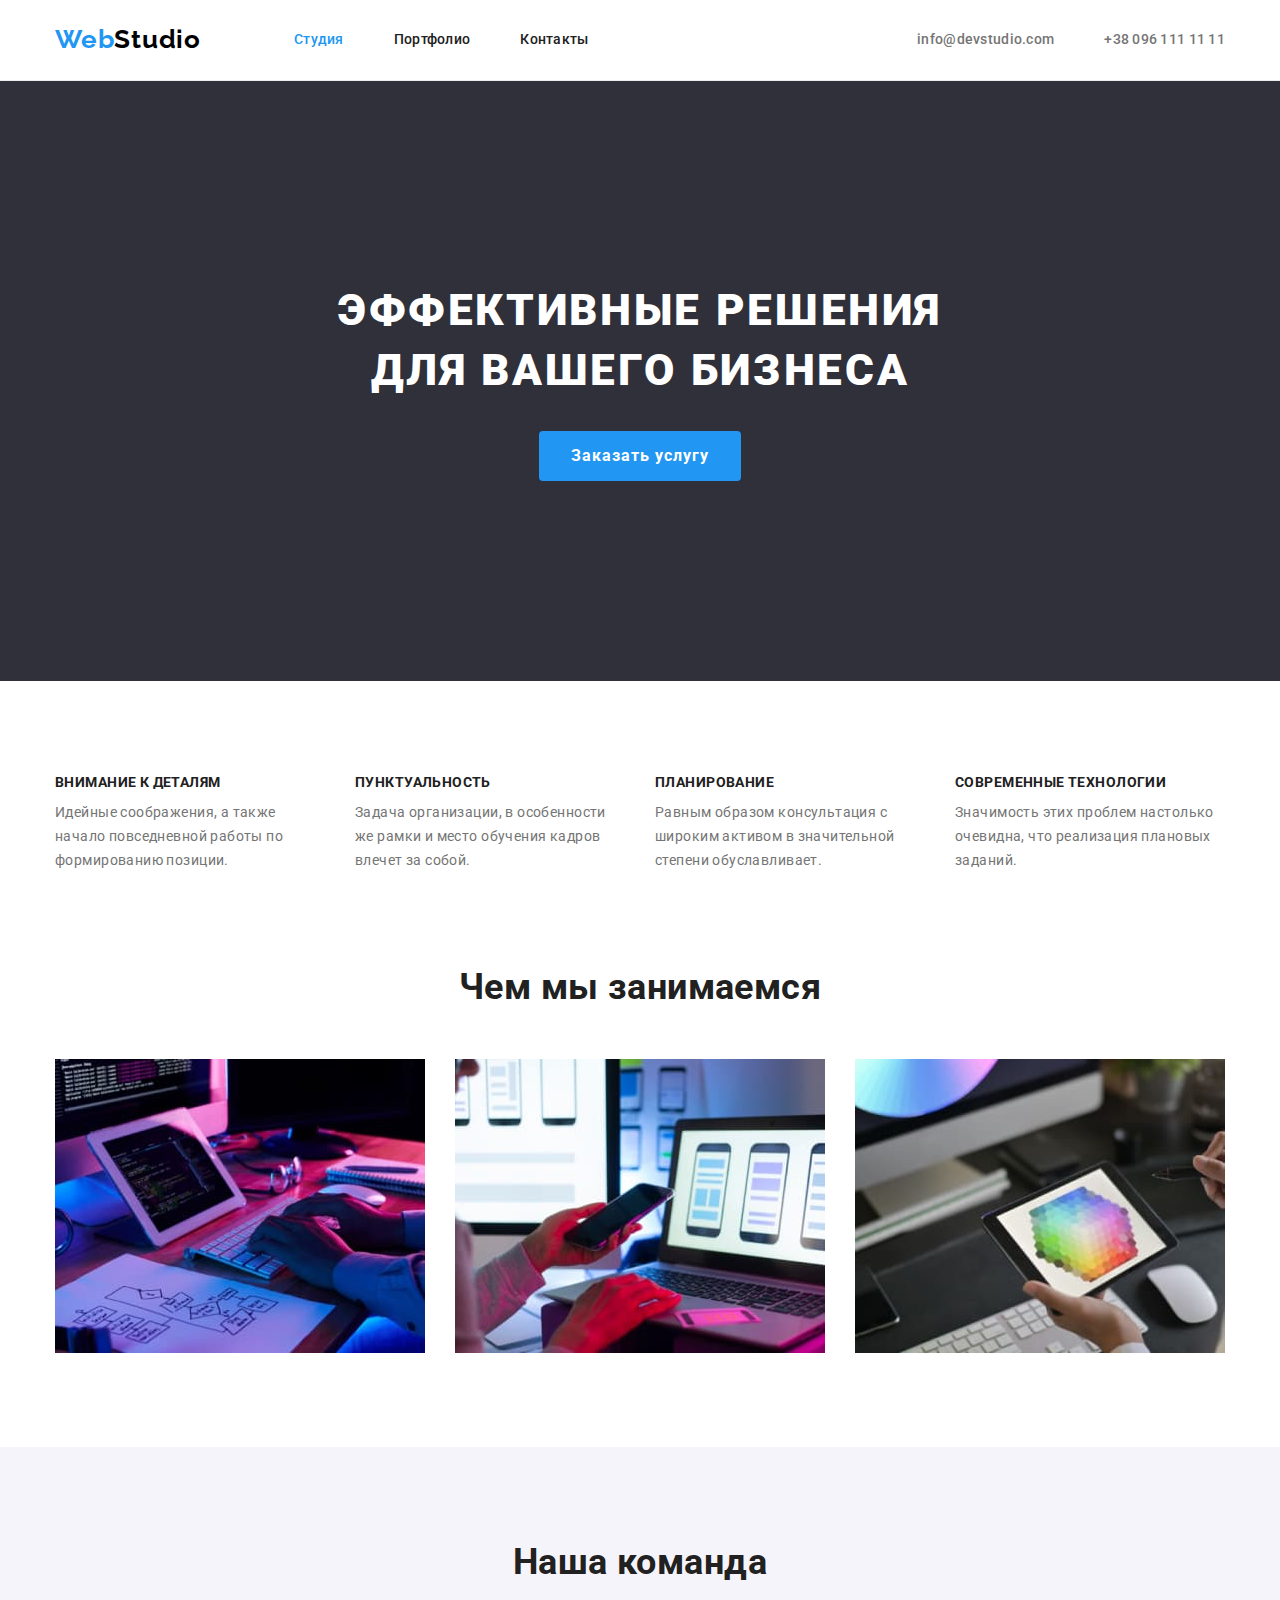
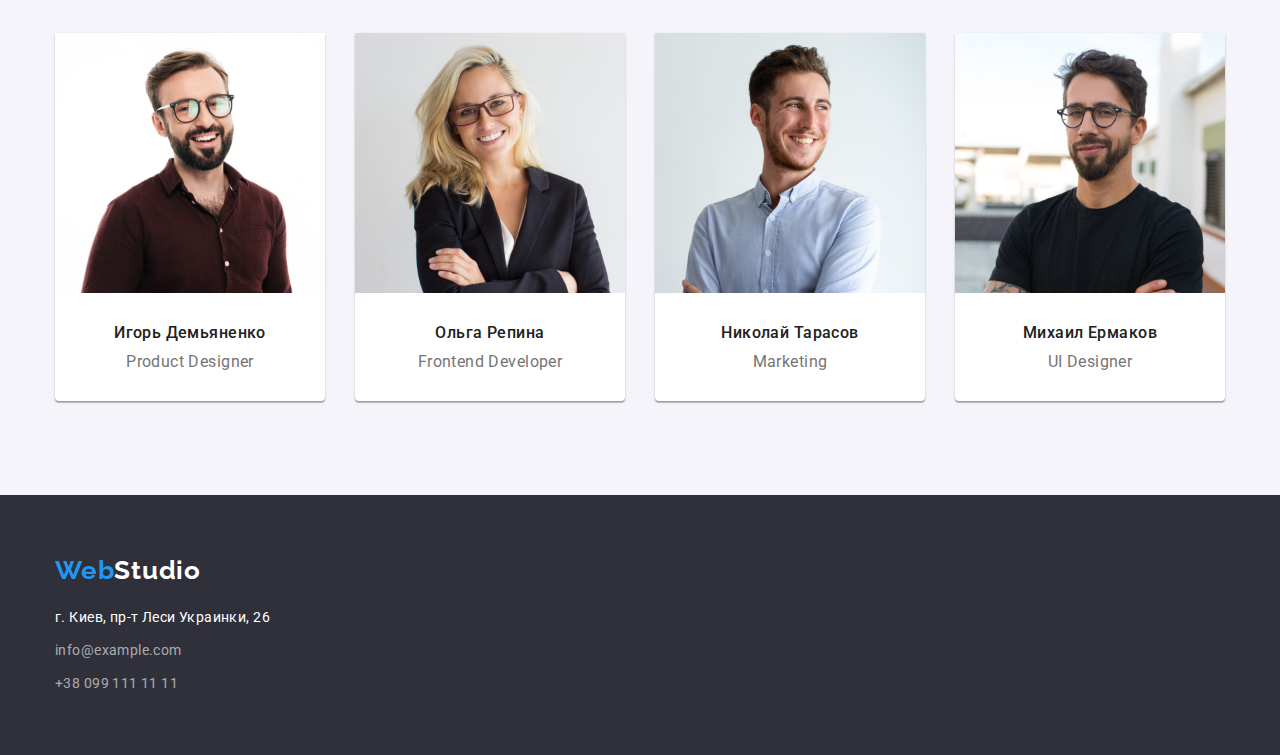
==== index.html @ 63d02f8f "№4" ====
<!DOCTYPE html>
<html lang="ru">
<head>
    <meta charset="UTF-8">
    <meta http-equiv="X-UA-Compatible" content="IE=edge">
    <meta name="viewport" content="width=, initial-scale=1.0">
    <title>Студия</title>
    <link href="https://fonts.googleapis.com/css2?family=Raleway:wght@700&family=Roboto:wght@400;500;700;900&display=swap"
        rel="stylesheet">
        <link rel="preconnect" href="https://fonts.googleapis.com">
        <link rel="preconnect" href="https://fonts.gstatic.com" crossorigin>
    <link rel="stylesheet" href="https://cdnjs.cloudflare.com/ajax/libs/modern-normalize/1.1.0/modern-normalize.min.css"> 
    <link rel="stylesheet" href="./css/styles.css">
 
    
</head>
<body>
    <header class="header">
            <div class="container">
                <nav class="header-navigation">
                <a href="" class="header-logo link"><span>Web</span>Studio</a>  
        <ul class="header-list list">
            <li class="header-item pointer"><a href="" class="header-link current">Студия</a></li>
            <li class="header-item pointer"><a href="./portfolio.html" class="header-link">Портфолио</a></li>
            <li class="header-item pointer"><a href="" class="header-link">Контакты</a></li>
        </ul>
        </nav>
    <ul class="header-contacts-list list">
        <li class="header-mail-li"><a class="header-mail link" href="http://info@devstudio.com">info@devstudio.com</a></li>
        <li class="header-tel-li"><a class="header-tel link" href="tel:+380961111111">+38 096 111 11 11</a></li>
    </ul>
    </div>
</nav>
    
    </header>
    <main>
        <section class="hero">
            <div class="container">
            <h1 class="hero-title">Эффективные решения для вашего бизнеса</h1>
            <button type="button" class="hero-btn pointer">Заказать услугу</button>
            </div>
        </section>
        <section class="feature">
            <div class="container">
            <h2 hidden>Особенности</h2>
            
         <ul class="feature-list list">
             <li class="feature-item">
                 <h3 class="feature-title">Внимание к деталям</h3>
                 <p class="feature-text">Идейные соображения, а также начало повседневной работы по формированию позиции.</p>
             </li>
             <li class="feature-item">
                 <h3 class="feature-title">Пунктуальность</h3>
                 <p class="feature-text">Задача организации, в особенности же рамки и место обучения кадров влечет за собой.</p>
             </li>
             <li class="feature-item">
                 <h3 class="feature-title">Планирование</h3>
                 <p class="feature-text">Равным образом консультация с широким активом в значительной степени обуславливает.</p>
             </li>
             <li class="feature-item">
                 <h3 class="feature-title">Современные технологии</h3>
                 <p class="feature-text">Значимость этих проблем настолько очевидна, что реализация плановых заданий.</p>
             </li>
         </ul>
        </div>
        </section>
        <section class="direction">
            <div class="container">
            <h2 class="direction-title">Чем мы занимаемся</h2>
            <ul class="direction-list list">
                <li class="direction-item"><img src="./images/box1.jpg" alt="Десктопные приложения" width="370" class="direction-icon"></li>
                <li class="direction-item"><img src="./images/box2.jpg" alt="Мобильные приложения" width="370" class="direction-icon"></li>
                <li class="direction-item"><img src="./images/box3.jpg" alt="Дизайнерские решения" width="370" class="direction-icon"></li>
            </ul>
            </div>
        </section>
        <section class="team">
        <div class="container">
            <h2 class="team-title">Наша команда</h2>
          <ul class="team-list list">
              <li class="team-item">
        <img src="./images/img4.jpg" alt="Игорь Демьяненко" width="270" class="team-icon">
        <div class="about-team-item">
        <h3 class="team-item-title">Игорь Демьяненко</h3>
        <p class="specialty-text">Product Designer</p></div>
        </li>
              <li class="team-item">
        <img src="./images/img1.jpg" alt="Ольга Репина" width="270" class="team-icon">
        <div class="about-team-item">
        <h3 class="team-item-title">Ольга Репина</h3>
        <p class="specialty-text">Frontend Developer</p></div>
                </li>
              <li class="team-item">
        <img src="./images/img2.jpg" alt="Николай Тарасов" width="270" class="team-icon">
        <div class="about-team-item">
        <h3 class="team-item-title">Николай Тарасов</h3>
        <p class="specialty-text">Marketing</p></div>
                </li>
              <li class="team-item">
        <img src="./images/img3.jpg" alt="Михаил Ермаков" width="270" class="team-icon">
        <div class="about-team-item">
        <h3 class="team-item-title">Михаил Ермаков</h3>
        <p class="specialty-text">UI Designer</p></div>
                </li>
          </ul>
        </div>
        </section>
    </main>
    <footer class="footer">
        <div class="container">
        <a href="" class="footer-logo link"><span>Web</span>Studio</a>
        <address>
            <ul class="address list list">
            <li class="footer-item pointer"><a href="" class="footer-add-link link">г. Киев, пр-т Леси Украинки, 26</a></li>
            <li class="footer-item pointer"><a href="mailto:info@example.com" class="footer-link link">info@example.com</a></li>
            <li class="footer-item pointer"><a href="tel:+380991111111" class="footer-link link">+38 099 111 11 11</a></li>
        </ul>
    </address>  
    </div>
    </footer>
</body>
</html>
---- css/styles.css ----
:root {
    --header-color: #212121;
    --contacts-color: #757575;
    --main-title-color: #FFFFFF;
    --second-title-color: #212121;
    --btn-color: #2196F3;
    --accent-color: #2196F3;
    --main-text-color: #757575;
    --hero-footer-bgc-color: #2F303A;
    --bcg-card-color: #F5F4FA;
    --head-logo-color: #000000;
    --footer-logo-color: #FFFFFF;
}
body {
    font-family: "Roboto", sans-serif;
    font-size: 14px;
    letter-spacing: 0.03em;
    color: var(--main-text-color);
}
    p,
    h1,
    h2,
    h3,
    h4
     {
        margin: 0;
    }
    ul
    {
        padding-left: 0;
        margin: 0;
}
.container {
    width: 1200px;
    padding-left: 15px;
    padding-right: 15px;
    margin: 0 auto;
    /* outline: 1px solid red; */
}
/* ---------------------------HEADER-------------------------- */
header {
    background-color: var(--main-title-color);
    padding-top: 24px;
    padding-bottom: 25px;
    border-bottom: 1px solid #ECECEC;
}
span {
    font-family: 'Raleway';
    font-style: normal;
    font-weight: 700;
    font-size: 26px;
    line-height: 1.19;
    letter-spacing: 0.03em;
    color: var(--accent-color);
}
.header-logo {
    font-family: 'Raleway';
    font-style: normal;
    font-weight: 700;
    font-size: 26px;
    line-height: 1.19;
    letter-spacing: 0.03em;
    color: var(--head-logo-color) }
    .list {
        list-style: none;
        margin-top: 0px;
    }
    .link {
        text-decoration: none;
    }
    .header .container {
        display: flex;
        align-items: center;
    }
    
   .header-navigation {
       display: flex;
       align-items: center; 
   }
    
    .header-list {
        display: flex;
        margin-left: 93px;
    }
    .header-item:not(:last-child){ 
        margin-right: 50px;
    }
    .header-link {
        font-weight: 500;
        font-size: 14px;
        line-height: 1.14;
        letter-spacing: 0.02em;
        text-decoration: none;
        color: var(--header-color);
    }
    .pointer {
        cursor: pointer;
    }
    .header-link:hover,
    .header-link:focus {
        color: var(--accent-color);
    }
    .header-list .header-link.current {
        color: var(--accent-color);
    }
      
    .header-contacts-list{
     display: flex;
    margin-left: auto;
    }
    .header-mail {
        font-weight: 500;
        font-size: 14px;
        line-height: 1.14;
        letter-spacing: 0.02em;
        color: var(--contacts-color);
        /* margin-right: 50px; */
    }
    .header-mail:hover,
    .header-mail:focus {
        color: var(--accent-color);
    }
    .header-tel {
        font-weight: 500;
        font-size: 14px;
        line-height: 1.14;
        letter-spacing: 0.02em;
        color: var(--contacts-color);
        /* margin-right: 0px; */
    }
    .header-mail-li {
        margin-right: 50px;
    }
    .header-tel-li {
        margin-right: 0px;
    }
    .header-tel:hover,
    .header-tel:focus {
        color: var(--accent-color);
    }
    /* ----------------------------------------HERO------------------------------------------- */
    .hero {
     background-color: var(--hero-footer-bgc-color);
     padding-top: 200px;
     padding-bottom: 200px;
     text-align: center;
    }  
    .hero-title {
    font-weight: 900;
    font-size: 44px;
    width: 696px;;
    line-height: 1.36;
    /* text-align: center; */
    letter-spacing: 0.06em;
    text-transform: uppercase;
    color: var(--main-title-color);
    margin: 0 auto;
    margin-bottom: 30px;

    }
    .hero-btn {
    display: inline-block;
    font-family: 'Roboto';
    font-weight: 700;
    font-size: 16px;
    line-height: 1.88;
    /* display: flex; */
    align-items: center;
    text-align: center;
    letter-spacing: 0.06em;
    color: var(--main-title-color);
    background-color: var(--accent-color);
    border: none;
    border-radius: 4px;
    padding: 10px 32px;
    }
    /* ------------------------------------FEATURE----------------------------------- */
  .feature {
    padding-top: 94px;
    padding-bottom: 94px;
  }
  .feature-list {
      display: flex;
  }
    .feature-title {
        font-weight: 700;
        font-size: 14px;
        line-height: 1.14;
        text-transform: uppercase;
        color: var(--second-title-color);
        margin-top: 0px;
        margin-bottom: 10px;
    }
    .feature-item {
        width: 270px;
        margin-right: 30px;
    }
    .feature-item:last-child {
        margin-right: 0px;
    }
    .feature-text {
        line-height: 1.71;
        max-width: 270px;
        margin-top: 0px;
    }
    /* -------------------------------------direction--------------------------------------- */
    .direction {
        padding-bottom: 94px;
    }
    .direction-list {
        display: flex;
    }
    .direction-item {
       
    margin-right: 30px;
    }
    .direction-icon {
    display: block;
    width: 100%;
    height: auto;
    
    }
    .direction-item:last-child {
        margin-right: 0px;
    }
    .direction-title {
        font-weight: 700;
        font-size: 36px;
        line-height: 1.17;
        text-align: center;
        color: var(--second-title-color);
        margin-bottom: 50px;
        margin-top: 0px;
    }
    .team {
        background-color: var(--bcg-card-color);
   padding-top: 94px;
   padding-bottom: 94px;
    }
   .team-list {
    display: flex;
   }
    .team-item {
        margin-right: 30px;
        background: #FFFFFF;
        box-shadow: 0px 1px 3px rgba(0, 0, 0, 0.12),
        0px 1px 1px rgba(0, 0, 0, 0.14),
        0px 2px 1px rgba(0, 0, 0, 0.2);
        border-radius: 0px 0px 4px 4px;
    }
    .team-item:last-child {
        margin-right: 0px;
    }
    .team-title {
        font-weight: 700;
        font-size: 36px;
        line-height: 1.17;
        text-align: center;
        color: var(--second-title-color);
        margin-bottom: 50px;
        margin-top: 0px;
    }
    .team-icon {
        display: block;
        width: 100%;
        height: auto;
       
    }
    .about-team-item {
        padding-top: 30px;
        padding-bottom: 30px;
    }
    .team-item-title {
        font-weight: 500;
        font-size: 16px;
        line-height: 1.19;
        text-align: center;
        color: var(--second-title-color);
        margin-bottom: 10px;
        margin-top: 0px;
    }
    .specialty-text {
        font-size: 16px;
        line-height: 1.19;
        text-align: center;
        margin-top: 0px;
    }
/* ---------------------------------------FOOTER----------------------------------- */
    footer {
    background-color: var(--hero-footer-bgc-color);
    padding-top: 60px;
    padding-bottom: 60px;
    }
    .footer-logo {
        display: inline-block;
        font-family: 'Raleway';
        font-style: normal;
        font-weight: 700;
        font-size: 26px;
        line-height: 1.19;
        letter-spacing: 0.03em;
        color: var(--footer-logo-color);
        margin-bottom: 20px;
    }
    .footer-item {
margin-bottom: 9px;
    }
    .footer-item:last-child {
margin-bottom: 0px;
    }
    .footer-add-link {
        font-style: normal;
        font-weight: 400;
        font-size: 14px;
        line-height: 1.71;
        letter-spacing: 0.03em;
        color: var(--footer-logo-color);
        
    }
    .footer-add-link:hover,
    .footer-add-link:focus {
        color: var(--accent-color);
    }
    .footer-link {
        font-style: normal;
        font-size: 14px;
        line-height: 1.71;
        letter-spacing: 0.03em;
        color: rgba(255, 255, 255, 0.6);
        
    }
    .footer-link:hover,
    .footer-link:focus {
        color: var(--accent-color);
    }
    /* --------------------------------------------samples------------------------------------------ */
    .samples {
        padding-top: 94px;
        padding-bottom: 94px;
    }
    .services-list {
        display: flex;
        justify-content: center;
    }
    .services-list >li {
        margin-right: 8px;
    }
    .services-list>li:last-child {
        margin-right: 0px;
    }
    .services-item-btn {
        
        font-family: 'Roboto';
        font-weight: 500;
        font-size: 16px;
        line-height: 1.62;
        text-align: center;
        letter-spacing: 0.03em;
        color: var(--header-color);
        background-color: var(--bcg-card-color) ;
        border: none;
        border-radius: 4px;
        padding: 6px 22px;
    }
    .services-item-btn:hover,
    .services-item-btn:focus{
         color: var(--main-title-color);
         background-color: var(--accent-color);
    }
    .services-list {
        margin-bottom: 34px;
    }
    .examples-title {
        font-weight: 700;
        font-size: 18px;
        line-height: 2;
        letter-spacing: 0.06em;
        color: var(--second-title-color);
        margin-bottom: 4px;

    }
    .examples-text {
        font-size: 16px;
        line-height: 1.88;
        color: var(--main-text-color);
       
    }
    .about-examles {
        padding: 20px 24px;
        /* padding-bottom: 20px; */
       
    }
    .examples-list {
        display: flex;
        flex-wrap: wrap;
        
    }
    .examples-item {
        
        margin-right: 30px;
        margin-bottom: 30px;
        border-bottom: 1px solid #EEEEEE;
    }
    .examples-icon {
        display: block;
        width: 100%;
        height: auto;
    }
    .examples-item:nth-child(3n) {
        margin-right: 0px;
    }
    .examples-item:nth-last-child(-n+3) {
        margin-bottom: 0px;
    }
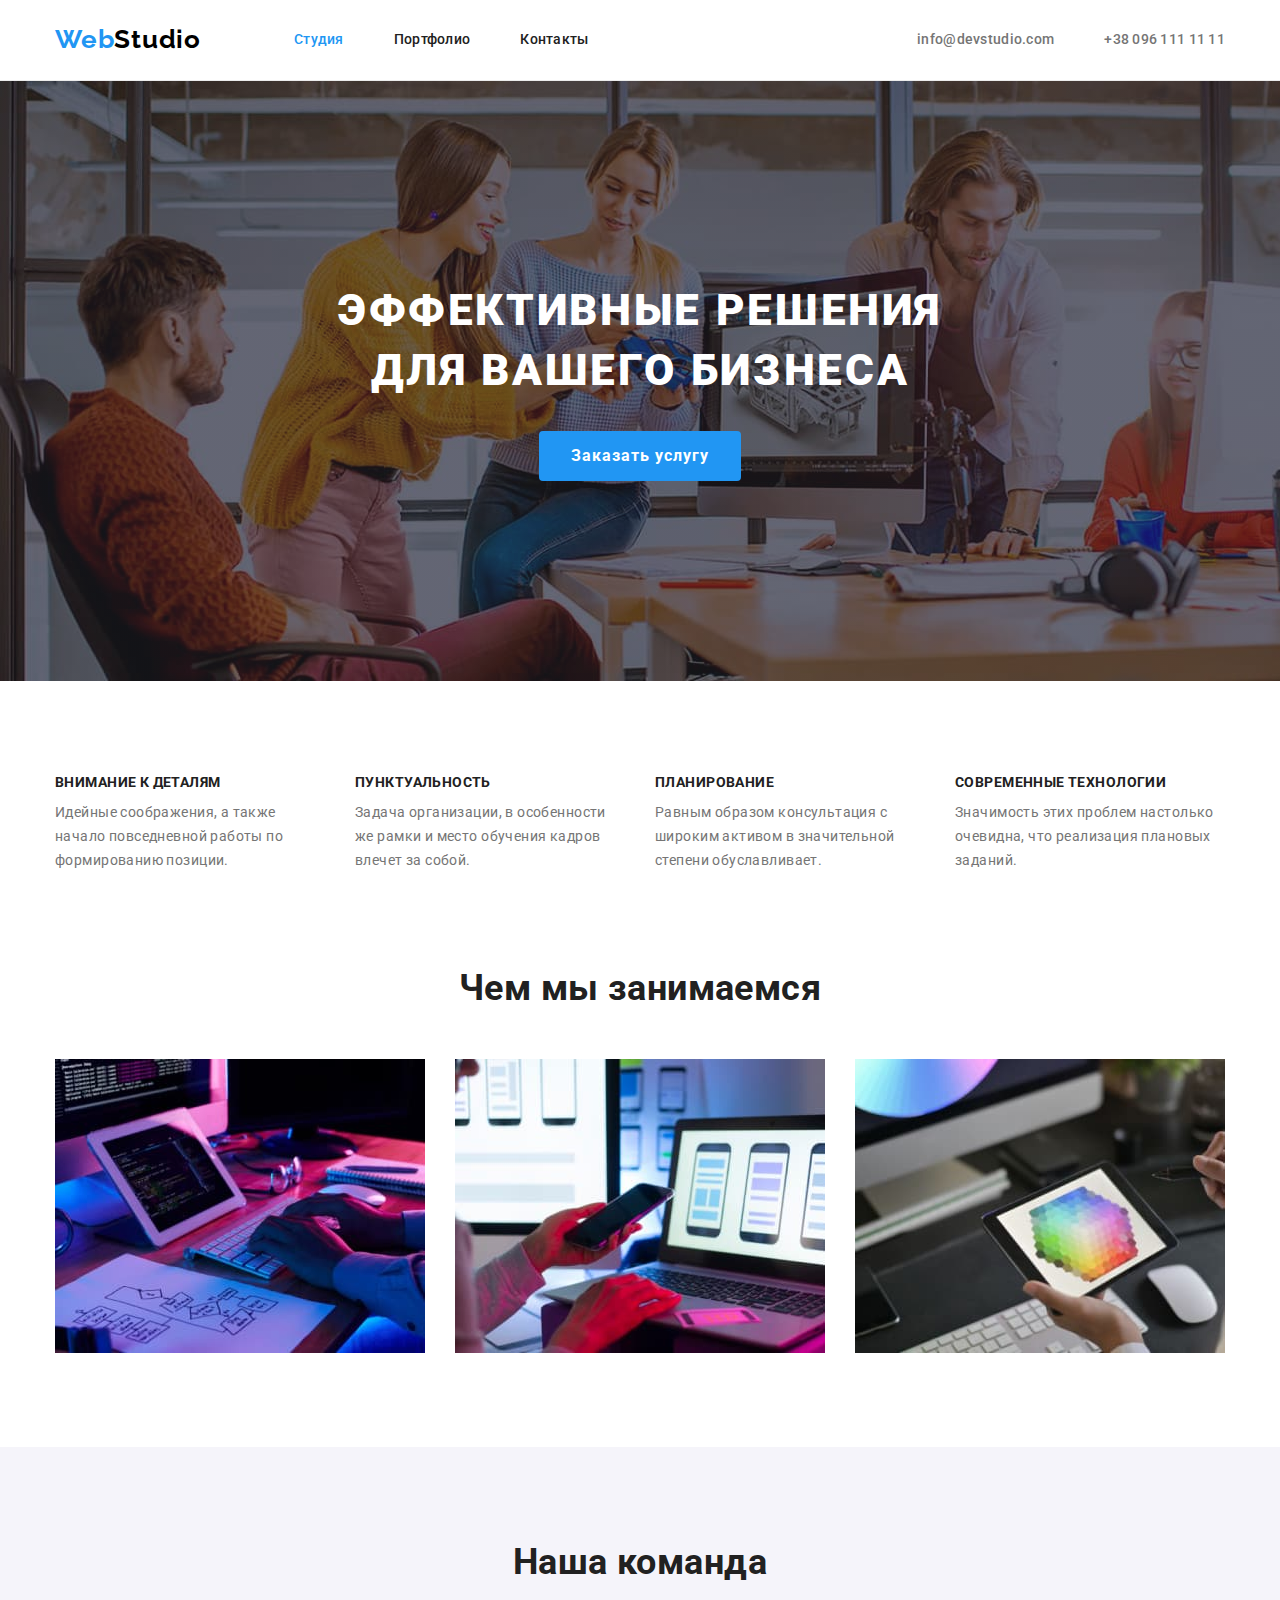
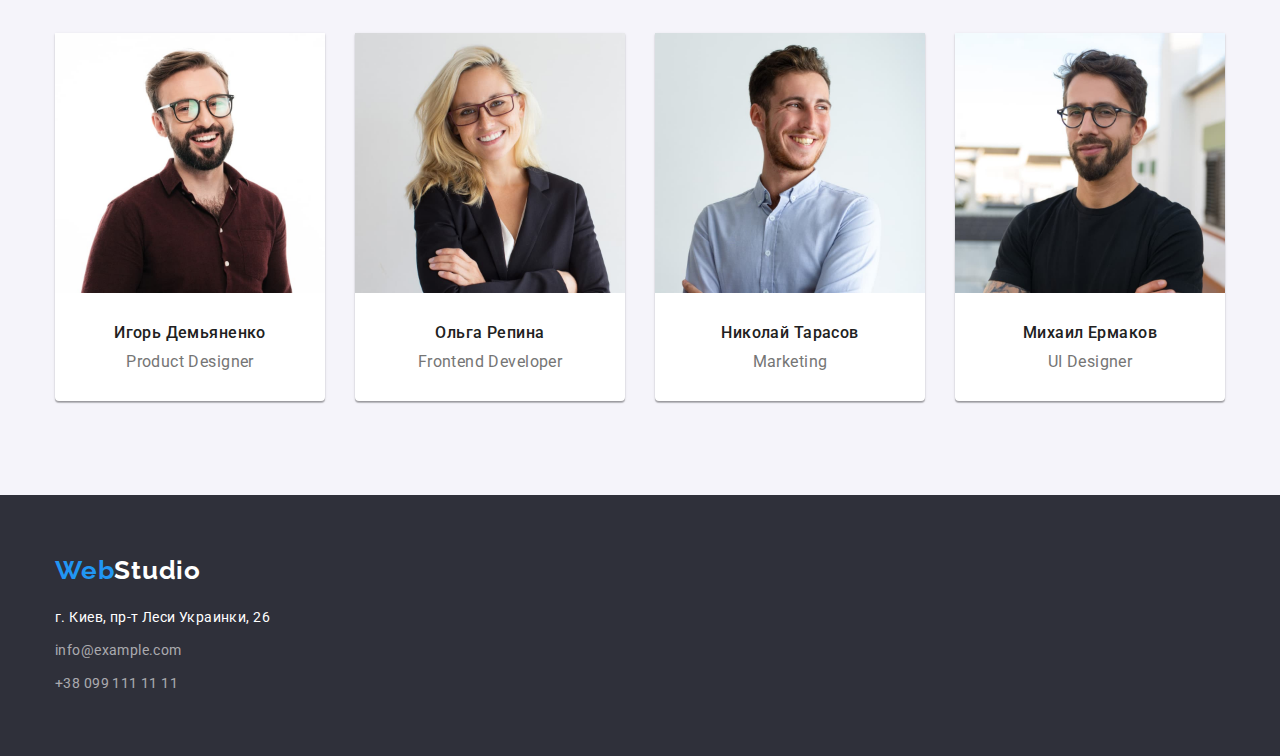
==== commit 10ca1ddd: "№4" ====
--- a/index.html
+++ b/index.html
@@ -35,9 +35,11 @@
     </header>
     <main>
         <section class="hero">
+            <div class="hero-content">
             <div class="container">
             <h1 class="hero-title">Эффективные решения для вашего бизнеса</h1>
             <button type="button" class="hero-btn pointer">Заказать услугу</button>
+            </div>
             </div>
         </section>
         <section class="feature">
--- a/css/styles.css
+++ b/css/styles.css
@@ -140,11 +140,20 @@
     }
     /* ----------------------------------------HERO------------------------------------------- */
     .hero {
-     background-color: var(--hero-footer-bgc-color);
-     padding-top: 200px;
-     padding-bottom: 200px;
      text-align: center;
     }  
+    .hero-content {
+        background-color: var(--hero-footer-bgc-color);
+        padding-top: 200px;
+        padding-bottom: 200px;
+        max-width: 1600px;
+        height: 600px;
+        margin-left: auto;
+        margin-right: auto;
+        background-image: linear-gradient(rgba(47, 48, 58, 0.4),
+                rgba(47, 48, 58, 0.4)),
+            url(../images/hero-img.jpg);
+    }
     .hero-title {
     font-weight: 900;
     font-size: 44px;
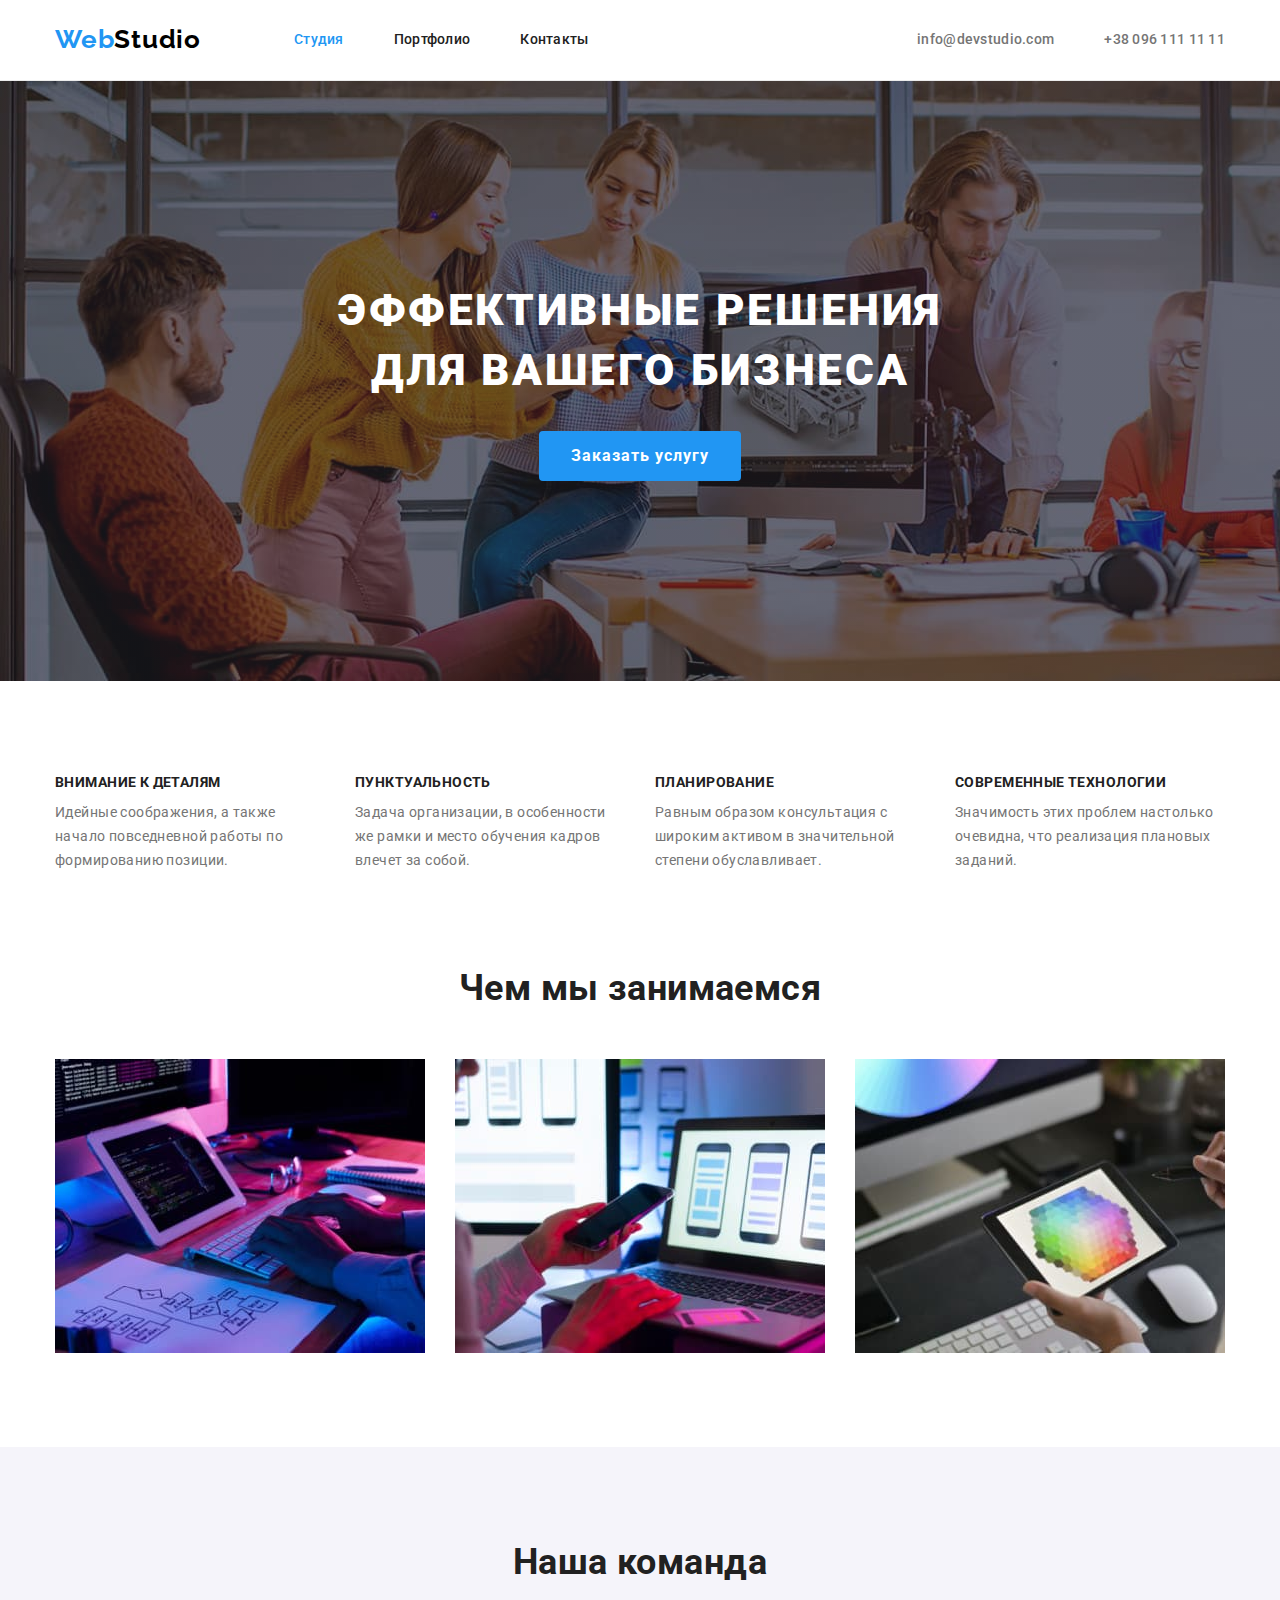
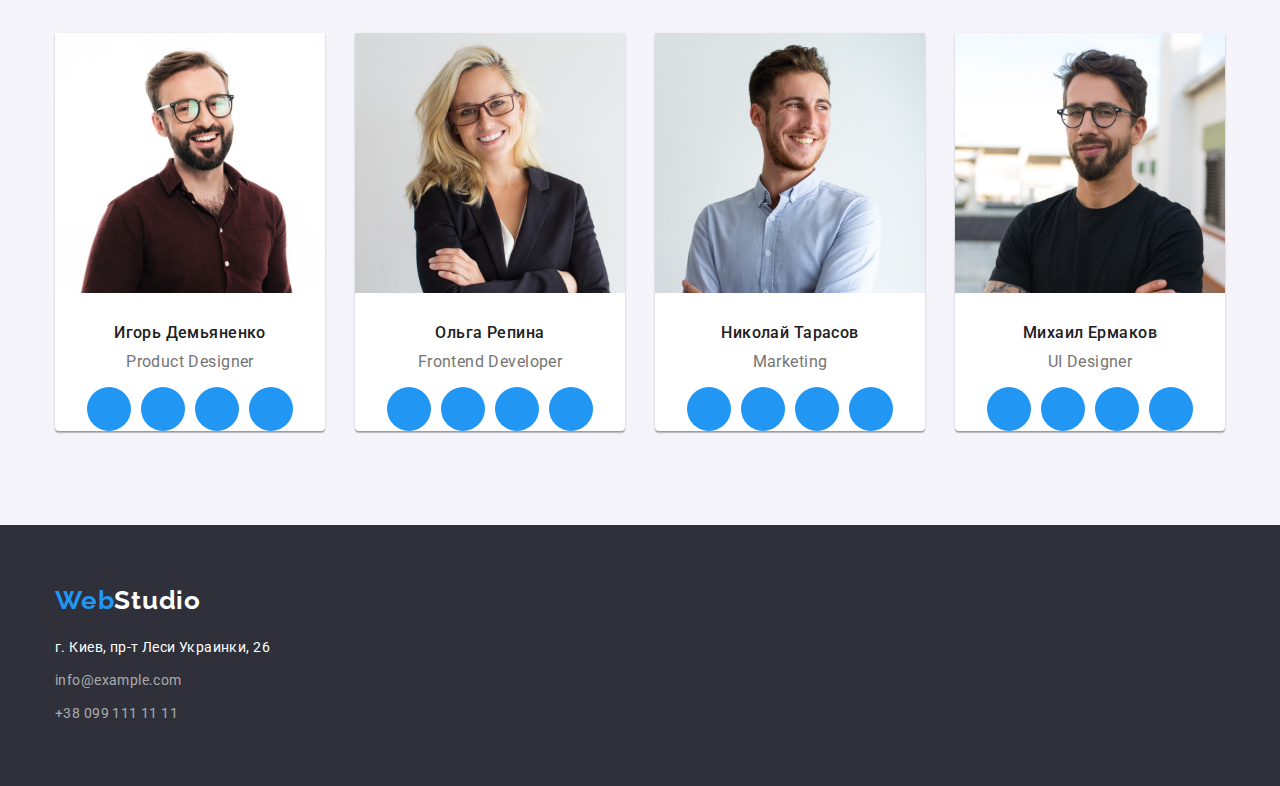
==== commit 6e3ca0a6: "add soc" ====
--- a/index.html
+++ b/index.html
@@ -85,25 +85,49 @@
         <div class="about-team-item">
         <h3 class="team-item-title">Игорь Демьяненко</h3>
         <p class="specialty-text">Product Designer</p></div>
-        </li>
+    <ul class="team-soc-list list">
+        <li class="team-soc-item"><a href="" class="team-soc-link"></a></li>
+        <li class="team-soc-item"><a href="" class="team-soc-link"></a></li>
+        <li class="team-soc-item"><a href="" class="team-soc-link"></a></li>
+        <li class="team-soc-item"><a href="" class="team-soc-link"></a></li>
+    </ul>    
+    </li>
               <li class="team-item">
         <img src="./images/img1.jpg" alt="Ольга Репина" width="270" class="team-icon">
         <div class="about-team-item">
         <h3 class="team-item-title">Ольга Репина</h3>
         <p class="specialty-text">Frontend Developer</p></div>
-                </li>
+    <ul class="team-soc-list list">
+        <li class="team-soc-item"><a href="" class="team-soc-link"></a></li>
+        <li class="team-soc-item"><a href="" class="team-soc-link"></a></li>
+        <li class="team-soc-item"><a href="" class="team-soc-link"></a></li>
+        <li class="team-soc-item"><a href="" class="team-soc-link"></a></li>
+    </ul>
+    </li>
               <li class="team-item">
         <img src="./images/img2.jpg" alt="Николай Тарасов" width="270" class="team-icon">
         <div class="about-team-item">
         <h3 class="team-item-title">Николай Тарасов</h3>
         <p class="specialty-text">Marketing</p></div>
-                </li>
+    <ul class="team-soc-list list">
+        <li class="team-soc-item"><a href="" class="team-soc-link"></a></li>
+        <li class="team-soc-item"><a href="" class="team-soc-link"></a></li>
+        <li class="team-soc-item"><a href="" class="team-soc-link"></a></li>
+        <li class="team-soc-item"><a href="" class="team-soc-link"></a></li>
+    </ul>
+    </li>
               <li class="team-item">
         <img src="./images/img3.jpg" alt="Михаил Ермаков" width="270" class="team-icon">
         <div class="about-team-item">
         <h3 class="team-item-title">Михаил Ермаков</h3>
         <p class="specialty-text">UI Designer</p></div>
-                </li>
+    <ul class="team-soc-list list">
+        <li class="team-soc-item"><a href="" class="team-soc-link"></a></li>
+        <li class="team-soc-item"><a href="" class="team-soc-link"></a></li>
+        <li class="team-soc-item"><a href="" class="team-soc-link"></a></li>
+        <li class="team-soc-item"><a href="" class="team-soc-link"></a></li>
+    </ul>
+    </li>
           </ul>
         </div>
         </section>
--- a/css/styles.css
+++ b/css/styles.css
@@ -277,7 +277,8 @@
     }
     .about-team-item {
         padding-top: 30px;
-        padding-bottom: 30px;
+        /* padding-bottom: 30px; */
+        margin-bottom: 16px;
     }
     .team-item-title {
         font-weight: 500;
@@ -293,6 +294,20 @@
         line-height: 1.19;
         text-align: center;
         margin-top: 0px;
+    }
+    .team-soc-list {
+        display: flex;
+        justify-content: center;
+    }
+    .team-soc-link {
+        width: 44px;
+        height: 44px;
+        background-color: #2196F3;
+        border-radius: 50%;
+        display: block;
+    }
+    .team-soc-item + .team-soc-item {
+        margin-left: 10px;
     }
 /* ---------------------------------------FOOTER----------------------------------- */
     footer {
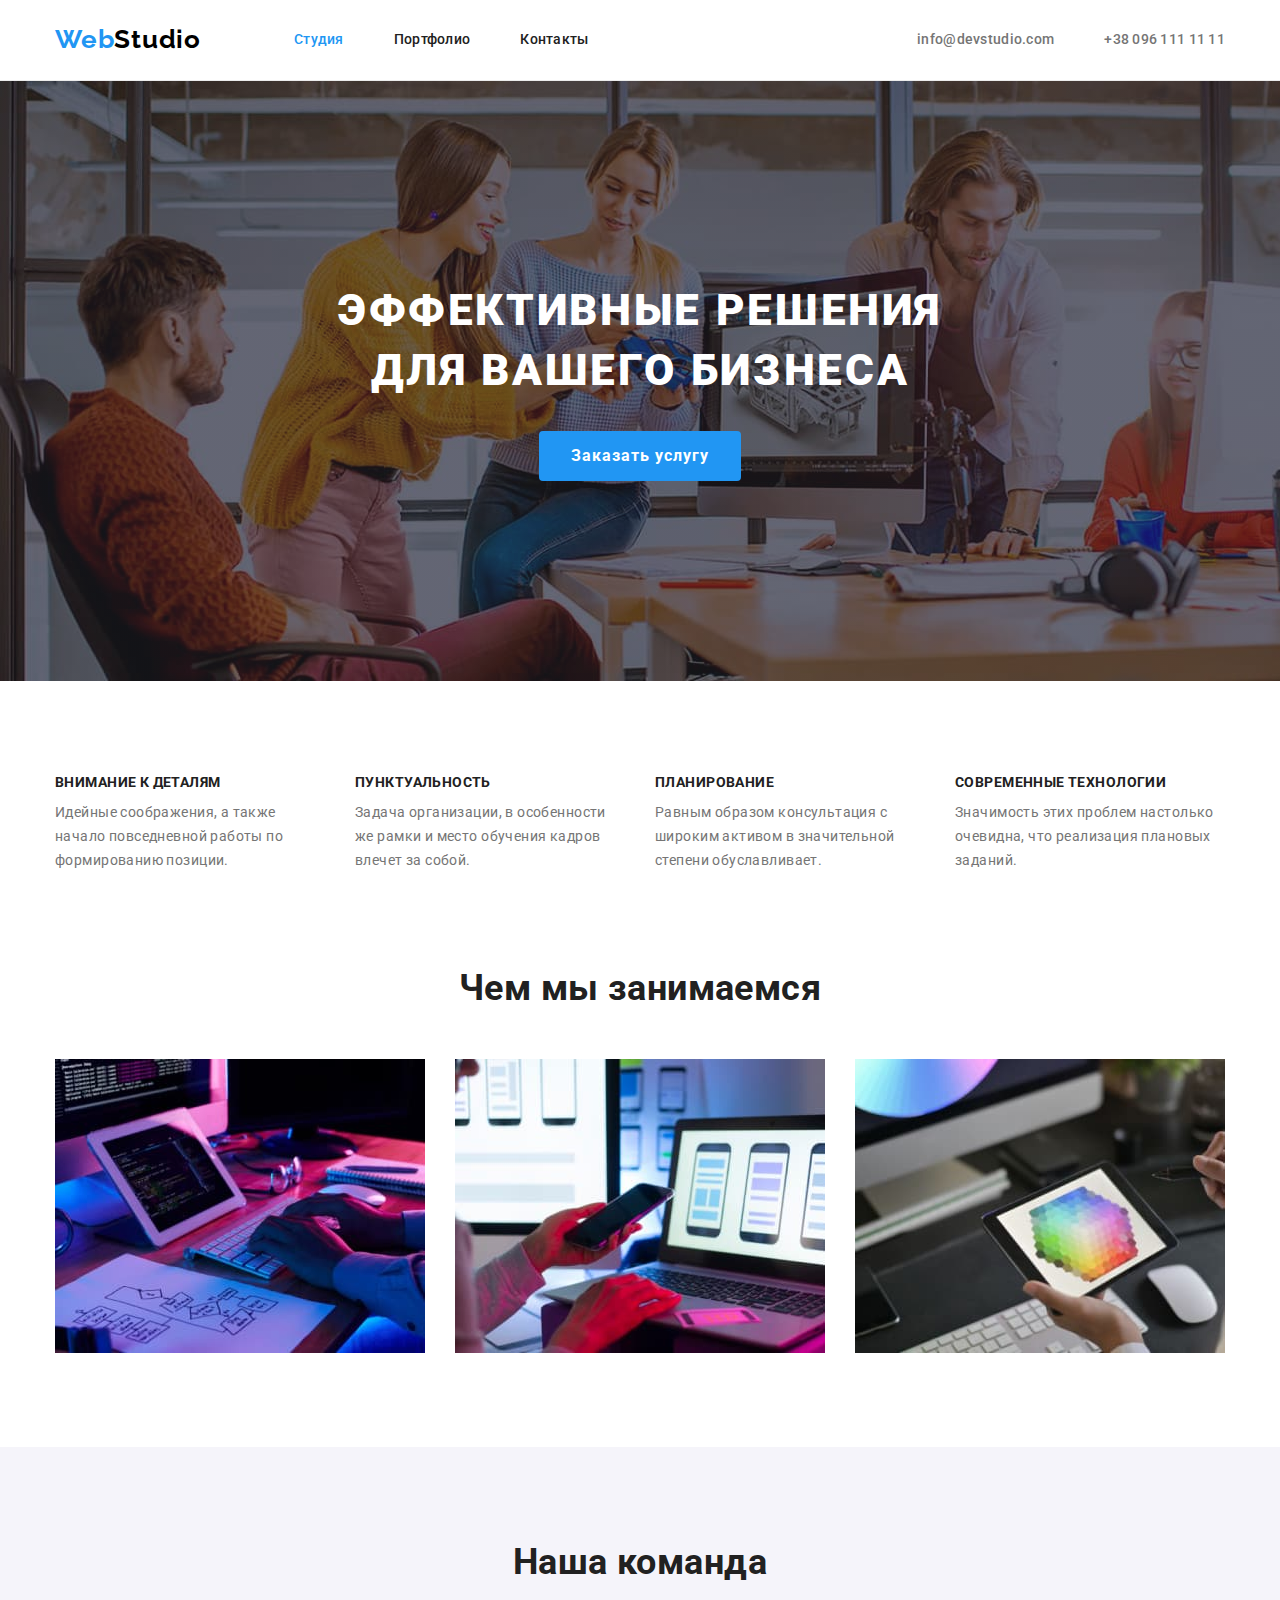
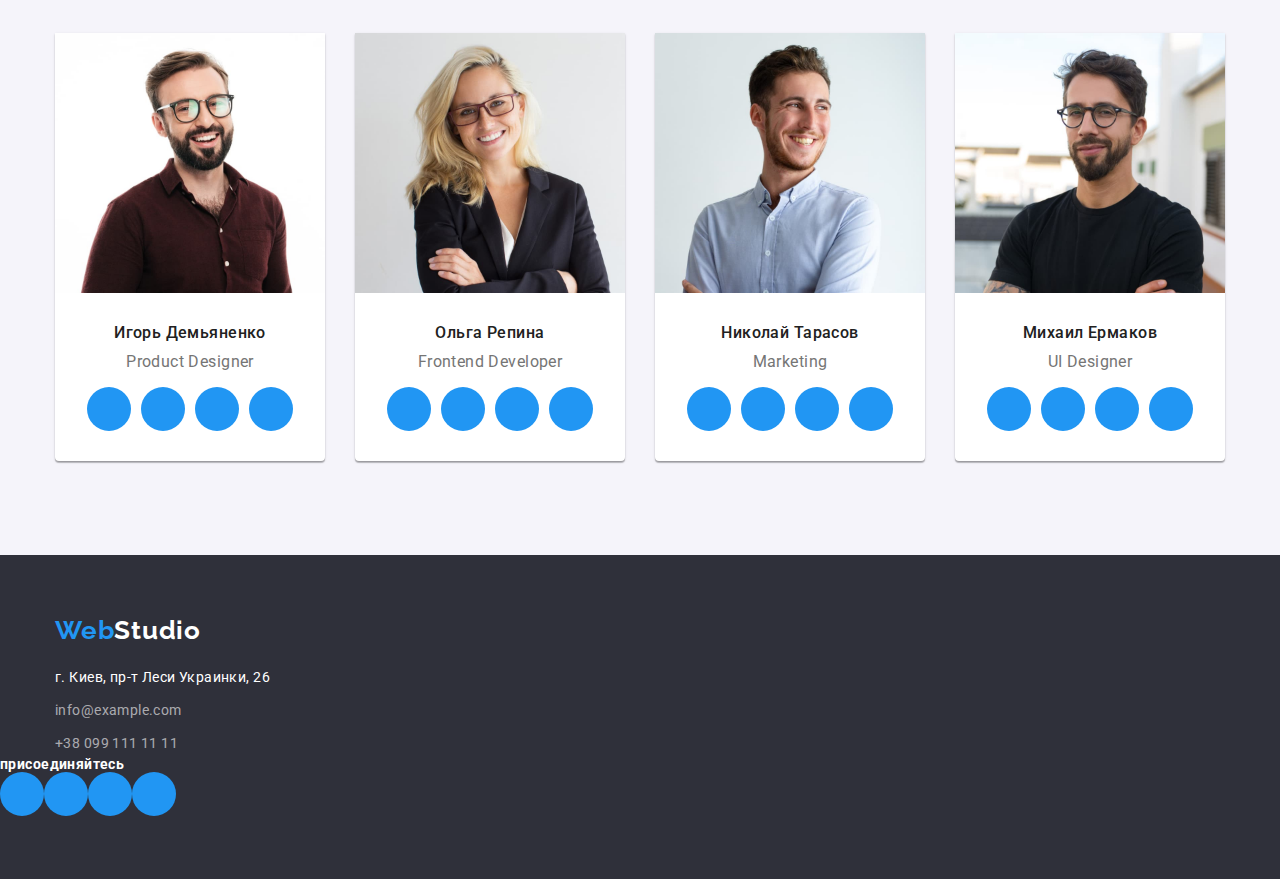
==== commit 12f34c85: "123" ====
--- a/index.html
+++ b/index.html
@@ -133,7 +133,9 @@
         </section>
     </main>
     <footer class="footer">
+        <div class="footer-content">
         <div class="container">
+            <div class="footer-contact"></div>
         <a href="" class="footer-logo link"><span>Web</span>Studio</a>
         <address>
             <ul class="address list list">
@@ -143,6 +145,19 @@
         </ul>
     </address>  
     </div>
+    
+    <div class="follow">
+
+        <h2 class="follow-title">присоединяйтесь</h2>
+        <ul class="follow-list">
+        <li class="follow-item"><a href="" class="follow-link"></a></li>
+        <li class="follow-item"><a href="" class="follow-link"></a></li>
+        <li class="follow-item"><a href="" class="follow-link"></a></li>
+        <li class="follow-item"><a href="" class="follow-link"></a></li>
+
+        </ul>
+    </div>
+</div>
     </footer>
 </body>
 </html>--- a/css/styles.css
+++ b/css/styles.css
@@ -298,6 +298,7 @@
     .team-soc-list {
         display: flex;
         justify-content: center;
+        padding-bottom: 30px;
     }
     .team-soc-link {
         width: 44px;
@@ -310,11 +311,17 @@
         margin-left: 10px;
     }
 /* ---------------------------------------FOOTER----------------------------------- */
-    footer {
+    .footer-content {
+        max-width: 1600px;
+        background-color: var(--hero-footer-bgc-color);
+        padding-top: 60px;
+        padding-bottom: 60px;
+        margin-left: auto;
+        margin-right: auto;
+    }
+    /* .footer {
     background-color: var(--hero-footer-bgc-color);
-    padding-top: 60px;
-    padding-bottom: 60px;
-    }
+    } */
     .footer-logo {
         display: inline-block;
         font-family: 'Raleway';
@@ -356,6 +363,32 @@
     .footer-link:hover,
     .footer-link:focus {
         color: var(--accent-color);
+    }
+    .follow-title {
+    font-family: 'Roboto';
+    font-style: normal;
+    font-weight: 700;
+    font-size: 14px;
+    line-height: 16px;
+    letter-spacing: 0.03em;
+    
+    color: #FFFFFF;
+    }
+    .follow {
+        display: inline-block;
+        
+    }
+    .follow-list {
+        display: flex;
+        justify-content: center;
+    }
+    .follow-item {
+
+    width: 44px;
+    height: 44px;
+    background-color: #2196F3;
+    border-radius: 50%;
+    display: block;
     }
     /* --------------------------------------------samples------------------------------------------ */
     .samples {
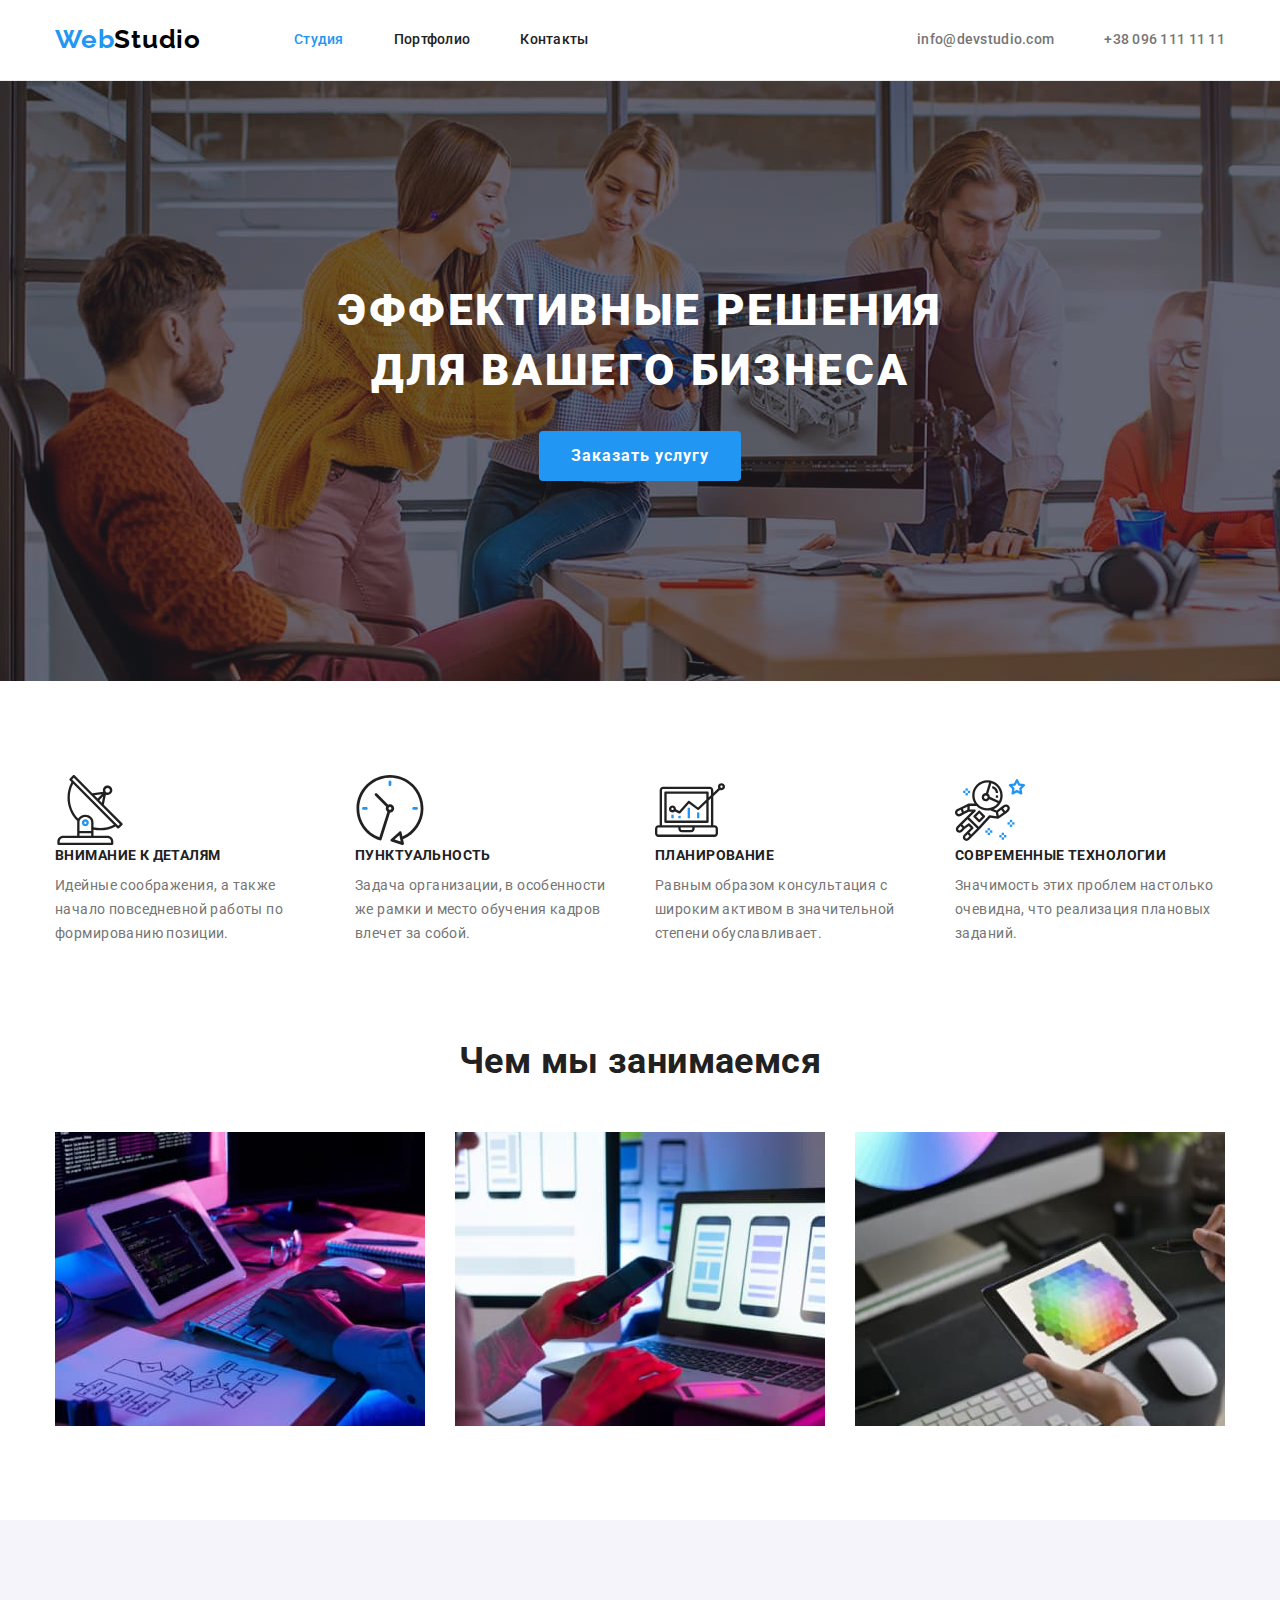
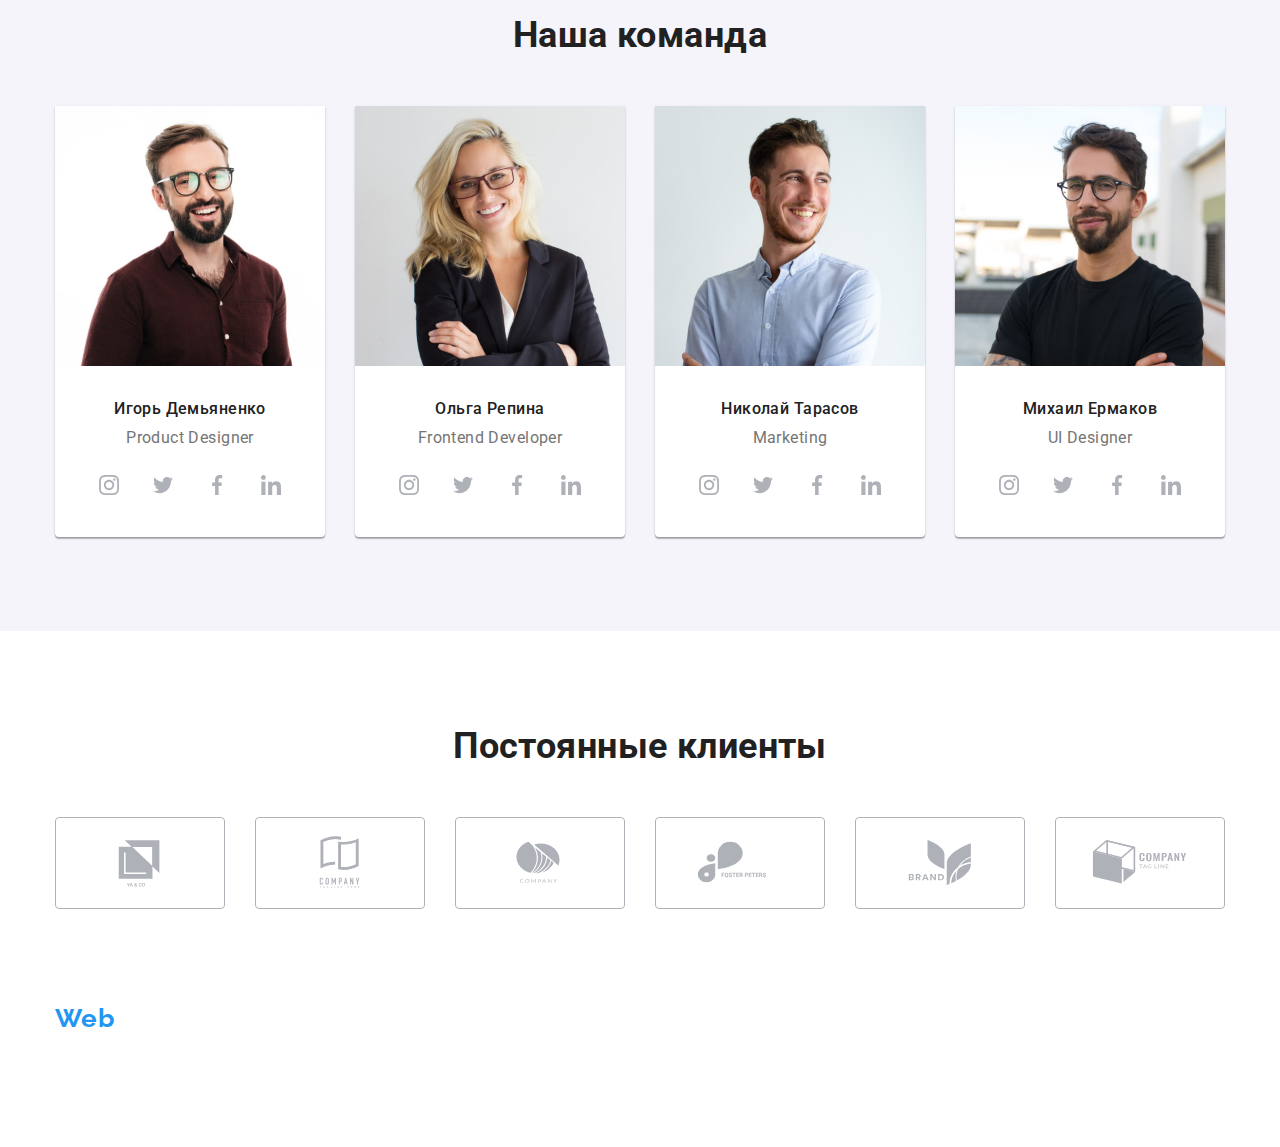
==== commit eb727c2c: "4" ====
--- a/index.html
+++ b/index.html
@@ -26,7 +26,12 @@
         </ul>
         </nav>
     <ul class="header-contacts-list list">
-        <li class="header-mail-li"><a class="header-mail link" href="http://info@devstudio.com">info@devstudio.com</a></li>
+        <li class="header-mail-li"><a class="header-mail link" href="http://info@devstudio.com">
+            <!-- <svg class="mail-icon" width="16" hight="12">
+                <use href="./images/symbol-defs.svg#icon-instagram-2"></use>
+            </svg> -->
+            info@devstudio.com 
+            </a></li>
         <li class="header-tel-li"><a class="header-tel link" href="tel:+380961111111">+38 096 111 11 11</a></li>
     </ul>
     </div>
@@ -48,18 +53,34 @@
             
          <ul class="feature-list list">
              <li class="feature-item">
+              
+                 <!-- <div class="feature-box"> -->
+                         <svg class="team-soc-icon" width="70" height="70">
+                        <use href="./images/symbol-defs.svg#icon-antenna-1"></use>
+                    </svg>
+                <!-- </div> -->
+                
                  <h3 class="feature-title">Внимание к деталям</h3>
                  <p class="feature-text">Идейные соображения, а также начало повседневной работы по формированию позиции.</p>
              </li>
              <li class="feature-item">
+                <svg class="team-soc-icon" width="70" height="70">
+                <use href="./images/symbol-defs.svg#icon-clock-1"></use>
+                </svg>
                  <h3 class="feature-title">Пунктуальность</h3>
                  <p class="feature-text">Задача организации, в особенности же рамки и место обучения кадров влечет за собой.</p>
              </li>
              <li class="feature-item">
+                <svg class="team-soc-icon" width="70" height="70">
+                <use href="./images/symbol-defs.svg#icon-diagram-1"></use>
+                </svg>
                  <h3 class="feature-title">Планирование</h3>
                  <p class="feature-text">Равным образом консультация с широким активом в значительной степени обуславливает.</p>
              </li>
              <li class="feature-item">
+                <svg class="team-soc-icon" width="70" height="70">
+                <use href="./images/symbol-defs.svg#icon-astronaut-1"></use>
+                </svg>
                  <h3 class="feature-title">Современные технологии</h3>
                  <p class="feature-text">Значимость этих проблем настолько очевидна, что реализация плановых заданий.</p>
              </li>
@@ -86,10 +107,26 @@
         <h3 class="team-item-title">Игорь Демьяненко</h3>
         <p class="specialty-text">Product Designer</p></div>
     <ul class="team-soc-list list">
-        <li class="team-soc-item"><a href="" class="team-soc-link"></a></li>
-        <li class="team-soc-item"><a href="" class="team-soc-link"></a></li>
-        <li class="team-soc-item"><a href="" class="team-soc-link"></a></li>
-        <li class="team-soc-item"><a href="" class="team-soc-link"></a></li>
+        <li class="team-soc-item"><a href="" class="team-soc-link">
+            <svg class="team-soc-icon" width="20" height="20">
+                <use href="./images/symbol-defs.svg#icon-instagram-2"></use>
+            </svg>
+        </a></li>
+        <li class="team-soc-item"><a href="" class="team-soc-link">
+            <svg class="team-soc-icon" width="20" height="20">
+                <use href="./images/symbol-defs.svg#icon-twitter-1"></use>
+            </svg>
+        </a></li>
+        <li class="team-soc-item"><a href="" class="team-soc-link">
+            <svg class="team-soc-icon" width="20" height="20">
+                <use href="./images/symbol-defs.svg#icon-facebook-1"></use>
+            </svg>
+        </a></li>
+        <li class="team-soc-item"><a href="" class="team-soc-link">
+            <svg class="team-soc-icon" width="20" height="20">
+                <use href="./images/symbol-defs.svg#icon-linkedin-1"></use>
+            </svg>
+        </a></li>
     </ul>    
     </li>
               <li class="team-item">
@@ -98,10 +135,26 @@
         <h3 class="team-item-title">Ольга Репина</h3>
         <p class="specialty-text">Frontend Developer</p></div>
     <ul class="team-soc-list list">
-        <li class="team-soc-item"><a href="" class="team-soc-link"></a></li>
-        <li class="team-soc-item"><a href="" class="team-soc-link"></a></li>
-        <li class="team-soc-item"><a href="" class="team-soc-link"></a></li>
-        <li class="team-soc-item"><a href="" class="team-soc-link"></a></li>
+        <li class="team-soc-item"><a href="" class="team-soc-link">
+            <svg class="team-soc-icon" width="20" height="20">
+                <use href="./images/symbol-defs.svg#icon-instagram-2"></use>
+            </svg>
+        </a></li>
+        <li class="team-soc-item"><a href="" class="team-soc-link">
+            <svg class="team-soc-icon" width="20" height="20">
+                <use href="./images/symbol-defs.svg#icon-twitter-1"></use>
+            </svg>
+        </a></li>
+        <li class="team-soc-item"><a href="" class="team-soc-link">
+            <svg class="team-soc-icon" width="20" height="20">
+                <use href="./images/symbol-defs.svg#icon-facebook-1"></use>
+            </svg>
+        </a></li>
+        <li class="team-soc-item"><a href="" class="team-soc-link">
+            <svg class="team-soc-icon" width="20" height="20">
+                <use href="./images/symbol-defs.svg#icon-linkedin-1"></use>
+            </svg>
+        </a></li>
     </ul>
     </li>
               <li class="team-item">
@@ -110,10 +163,26 @@
         <h3 class="team-item-title">Николай Тарасов</h3>
         <p class="specialty-text">Marketing</p></div>
     <ul class="team-soc-list list">
-        <li class="team-soc-item"><a href="" class="team-soc-link"></a></li>
-        <li class="team-soc-item"><a href="" class="team-soc-link"></a></li>
-        <li class="team-soc-item"><a href="" class="team-soc-link"></a></li>
-        <li class="team-soc-item"><a href="" class="team-soc-link"></a></li>
+        <li class="team-soc-item"><a href="" class="team-soc-link">
+            <svg class="team-soc-icon" width="20" height="20">
+                <use href="./images/symbol-defs.svg#icon-instagram-2"></use>
+            </svg>
+        </a></li>
+        <li class="team-soc-item"><a href="" class="team-soc-link">
+            <svg class="team-soc-icon" width="20" height="20">
+                <use href="./images/symbol-defs.svg#icon-twitter-1"></use>
+            </svg>
+        </a></li>
+        <li class="team-soc-item"><a href="" class="team-soc-link">
+            <svg class="team-soc-icon" width="20" height="20">
+                <use href="./images/symbol-defs.svg#icon-facebook-1"></use>
+            </svg>
+        </a></li>
+        <li class="team-soc-item"><a href="" class="team-soc-link">
+            <svg class="team-soc-icon" width="20" height="20">
+                <use href="./images/symbol-defs.svg#icon-linkedin-1"></use>
+            </svg>
+        </a></li>
     </ul>
     </li>
               <li class="team-item">
@@ -122,20 +191,75 @@
         <h3 class="team-item-title">Михаил Ермаков</h3>
         <p class="specialty-text">UI Designer</p></div>
     <ul class="team-soc-list list">
-        <li class="team-soc-item"><a href="" class="team-soc-link"></a></li>
-        <li class="team-soc-item"><a href="" class="team-soc-link"></a></li>
-        <li class="team-soc-item"><a href="" class="team-soc-link"></a></li>
-        <li class="team-soc-item"><a href="" class="team-soc-link"></a></li>
+        <li class="team-soc-item"><a href="" class="team-soc-link">
+            <svg class="team-soc-icon" width="20" height="20">
+                <use href="./images/symbol-defs.svg#icon-instagram-2"></use>
+            </svg>
+        </a></li>
+        <li class="team-soc-item"><a href="" class="team-soc-link">
+            <svg class="team-soc-icon" width="20" height="20">
+                <use href="./images/symbol-defs.svg#icon-twitter-1"></use>
+            </svg>
+        </a></li>
+        <li class="team-soc-item"><a href="" class="team-soc-link">
+            <svg class="team-soc-icon" width="20" height="20">
+                <use href="./images/symbol-defs.svg#icon-facebook-1"></use>
+            </svg>
+        </a></li>
+        <li class="team-soc-item"><a href="" class="team-soc-link">
+            <svg class="team-soc-icon" width="20" height="20">
+                <use href="./images/symbol-defs.svg#icon-linkedin-1"></use>
+            </svg>
+        </a></li>
     </ul>
     </li>
           </ul>
         </div>
         </section>
+        <section class="clients">
+            <div class="container">
+                <h2 class="clients-title">Постоянные клиенты</h2>
+                <ul class="clients-list list">
+                    <li class="clients-item"><a href="" class="clients-link">
+                        <svg class="follow-icon" width="106" height="60">
+                            <use href="./images/symbol-defs.svg#icon-Logo"></use>
+                        </svg>
+                    </a></li>
+                    <li class="clients-item"><a href="" class="clients-link">
+                        <svg class="follow-icon" width="106" height="60">
+                            <use href="./images/symbol-defs.svg#icon-Logo-1"></use>
+                        </svg>
+                    </a></li>
+                    <li class="clients-item"><a href="" class="clients-link">
+                        <svg class="follow-icon" width="106" height="60">
+                            <use href="./images/symbol-defs.svg#icon-Logo-2"></use>
+                        </svg>
+                    </a></li>
+                    <li class="clients-item"><a href="" class="clients-link">
+                        <svg class="follow-icon" width="106" height="60">
+                            <use href="./images/symbol-defs.svg#icon-Logo-3"></use>
+                        </svg>
+                    </a></li>
+                    <li class="clients-item"><a href="" class="clients-link">
+                        <svg class="follow-icon" width="106" height="60">
+                            <use href="./images/symbol-defs.svg#icon-Logo-4"></use>
+                        </svg>
+                    </a></li>
+                    <li class="clients-item"><a href="" class="clients-link">
+                        <svg class="follow-icon" width="106" height="60">
+                            <use href="./images/symbol-defs.svg#icon-Logo-5"></use>
+                        </svg>
+                    </a></li>
+                </ul>
+
+            </div>
+        </section>
     </main>
     <footer class="footer">
-        <div class="footer-content">
+      
         <div class="container">
-            <div class="footer-contact"></div>
+            <div class="footer-content">
+            <div class="footer-contact">
         <a href="" class="footer-logo link"><span>Web</span>Studio</a>
         <address>
             <ul class="address list list">
@@ -145,18 +269,32 @@
         </ul>
     </address>  
     </div>
-    
     <div class="follow">
-
         <h2 class="follow-title">присоединяйтесь</h2>
-        <ul class="follow-list">
-        <li class="follow-item"><a href="" class="follow-link"></a></li>
-        <li class="follow-item"><a href="" class="follow-link"></a></li>
-        <li class="follow-item"><a href="" class="follow-link"></a></li>
-        <li class="follow-item"><a href="" class="follow-link"></a></li>
-
+        <ul class="follow-list list">
+        <li class="follow-item"><a href="" class="follow-link">
+            <svg class="follow-icon" width="20" hight="20">
+                <use href="./images/symbol-defs.svg#icon-instagram-2"></use>
+            </svg>
+        </a></li>
+        <li class="follow-item"><a href="" class="follow-link">
+            <svg class="follow-icon" width="20" hight="20">
+                <use href="./images/symbol-defs.svg#icon-twitter-1"></use>
+            </svg>
+        </a></li>
+        <li class="follow-item"><a href="" class="follow-link">
+            <svg class="follow-icon" width="20" hight="20">
+                <use href="./images/symbol-defs.svg#icon-facebook-1"></use>
+            </svg>
+        </a></li>
+        <li class="follow-item"><a href="" class="follow-link">
+            <svg class="follow-icon" width="20" hight="20">
+                <use href="./images/symbol-defs.svg#icon-linkedin-1"></use>
+            </svg>
+        </a></li>
         </ul>
     </div>
+</div>
 </div>
     </footer>
 </body>
--- a/css/styles.css
+++ b/css/styles.css
@@ -31,6 +31,7 @@
         margin: 0;
 }
 .container {
+    
     width: 1200px;
     padding-left: 15px;
     padding-right: 15px;
@@ -107,8 +108,10 @@
     .header-contacts-list{
      display: flex;
     margin-left: auto;
+    justify-content: center;
     }
     .header-mail {
+        
         font-weight: 500;
         font-size: 14px;
         line-height: 1.14;
@@ -137,6 +140,9 @@
     .header-tel:hover,
     .header-tel:focus {
         color: var(--accent-color);
+    }
+    .header-mail-link {
+        
     }
     /* ----------------------------------------HERO------------------------------------------- */
     .hero {
@@ -201,6 +207,7 @@
         margin-bottom: 10px;
     }
     .feature-item {
+       
         width: 270px;
         margin-right: 30px;
     }
@@ -269,6 +276,8 @@
         margin-bottom: 50px;
         margin-top: 0px;
     }
+    .team-soc-item 
+     
     .team-icon {
         display: block;
         width: 100%;
@@ -303,25 +312,78 @@
     .team-soc-link {
         width: 44px;
         height: 44px;
+        background-color: #FFFFFF;
+        border-radius: 50%;
+        display: flex;
+        justify-content: center;
+        align-items: center;
+        fill: #AFB1B8;
+    }
+    /* .team-soc-icon {
+        fill: #AFB1B8;
+    } */
+    .team-soc-link:hover,
+    .team-soc-link:focus {
         background-color: #2196F3;
-        border-radius: 50%;
-        display: block;
+        fill: #FFFFFF;
     }
     .team-soc-item + .team-soc-item {
         margin-left: 10px;
     }
+    /* ------------------------------------------CLIENTS------------------------------------ */
+    .clients {
+        padding-top: 94px;
+        padding-bottom: 94px;
+    }
+    .clients-title {
+        font-weight: 700;
+        font-size: 36px;
+        line-height: 1.17;
+        text-align: center;
+        color: var(--second-title-color);
+        margin-bottom: 50px;
+        margin-top: 0px;
+    }
+    .clients-list {
+        display: flex;
+        justify-content: center;
+        
+    }
+.clients-item + .clients-item {
+    margin-left: 30px;
+}
+    .clients-link {
+        display: flex;
+        width: 170px;
+        height: 92px;
+        /* background-color: #2196F3; */
+        border: 1px solid #AFB1B8;
+        border-radius: 4px;
+        justify-content: center;
+        align-items: center;
+        fill: #AFB1B8;
+        
+    }
+    .clients-link:hover,
+    .clients-link:focus {
+        fill: #2196F3;
+        border: 1px solid #2196F3;
+    }
+    .mail-icon 
 /* ---------------------------------------FOOTER----------------------------------- */
-    .footer-content {
+ 
+.footer {
         max-width: 1600px;
         background-color: var(--hero-footer-bgc-color);
+        
         padding-top: 60px;
         padding-bottom: 60px;
         margin-left: auto;
         margin-right: auto;
-    }
-    /* .footer {
-    background-color: var(--hero-footer-bgc-color);
-    } */
+        /* display: flex; */
+        align-items: center;
+    }
+ 
     .footer-logo {
         display: inline-block;
         font-family: 'Raleway';
@@ -371,25 +433,48 @@
     font-size: 14px;
     line-height: 16px;
     letter-spacing: 0.03em;
+    color: #FFFFFF;
+    text-transform: uppercase;
+    margin-bottom: 20px;
+    }
+    .footer-content {
+        display: flex;
+        align-items: baseline;
+    }
+    .follow {
+        display: block;
+        margin-left: 70px;
+    }
+   
+    .follow-list {
+        display: flex;
+        justify-content: center;
+    }
+    .follow-link{
+        width: 44px;
+        height: 44px;
+        background: rgba(255, 255, 255, 0.1);
+        border-radius: 50%;
+        display: flex;
+        justify-content: center;
+        align-items: center;
+        fill: #FFFFFF;
+    } 
+    .follow-link:hover,
+    .follow-link:focus {
+        background-color: #2196F3;
+        
+    }
+    /* .follow-item {
+
+    } */
+    .follow-item:not(:last-child) {
+        margin-right: 10px;
+    }
+    /* .follow-icon {
+        
+    } */
     
-    color: #FFFFFF;
-    }
-    .follow {
-        display: inline-block;
-        
-    }
-    .follow-list {
-        display: flex;
-        justify-content: center;
-    }
-    .follow-item {
-
-    width: 44px;
-    height: 44px;
-    background-color: #2196F3;
-    border-radius: 50%;
-    display: block;
-    }
     /* --------------------------------------------samples------------------------------------------ */
     .samples {
         padding-top: 94px;
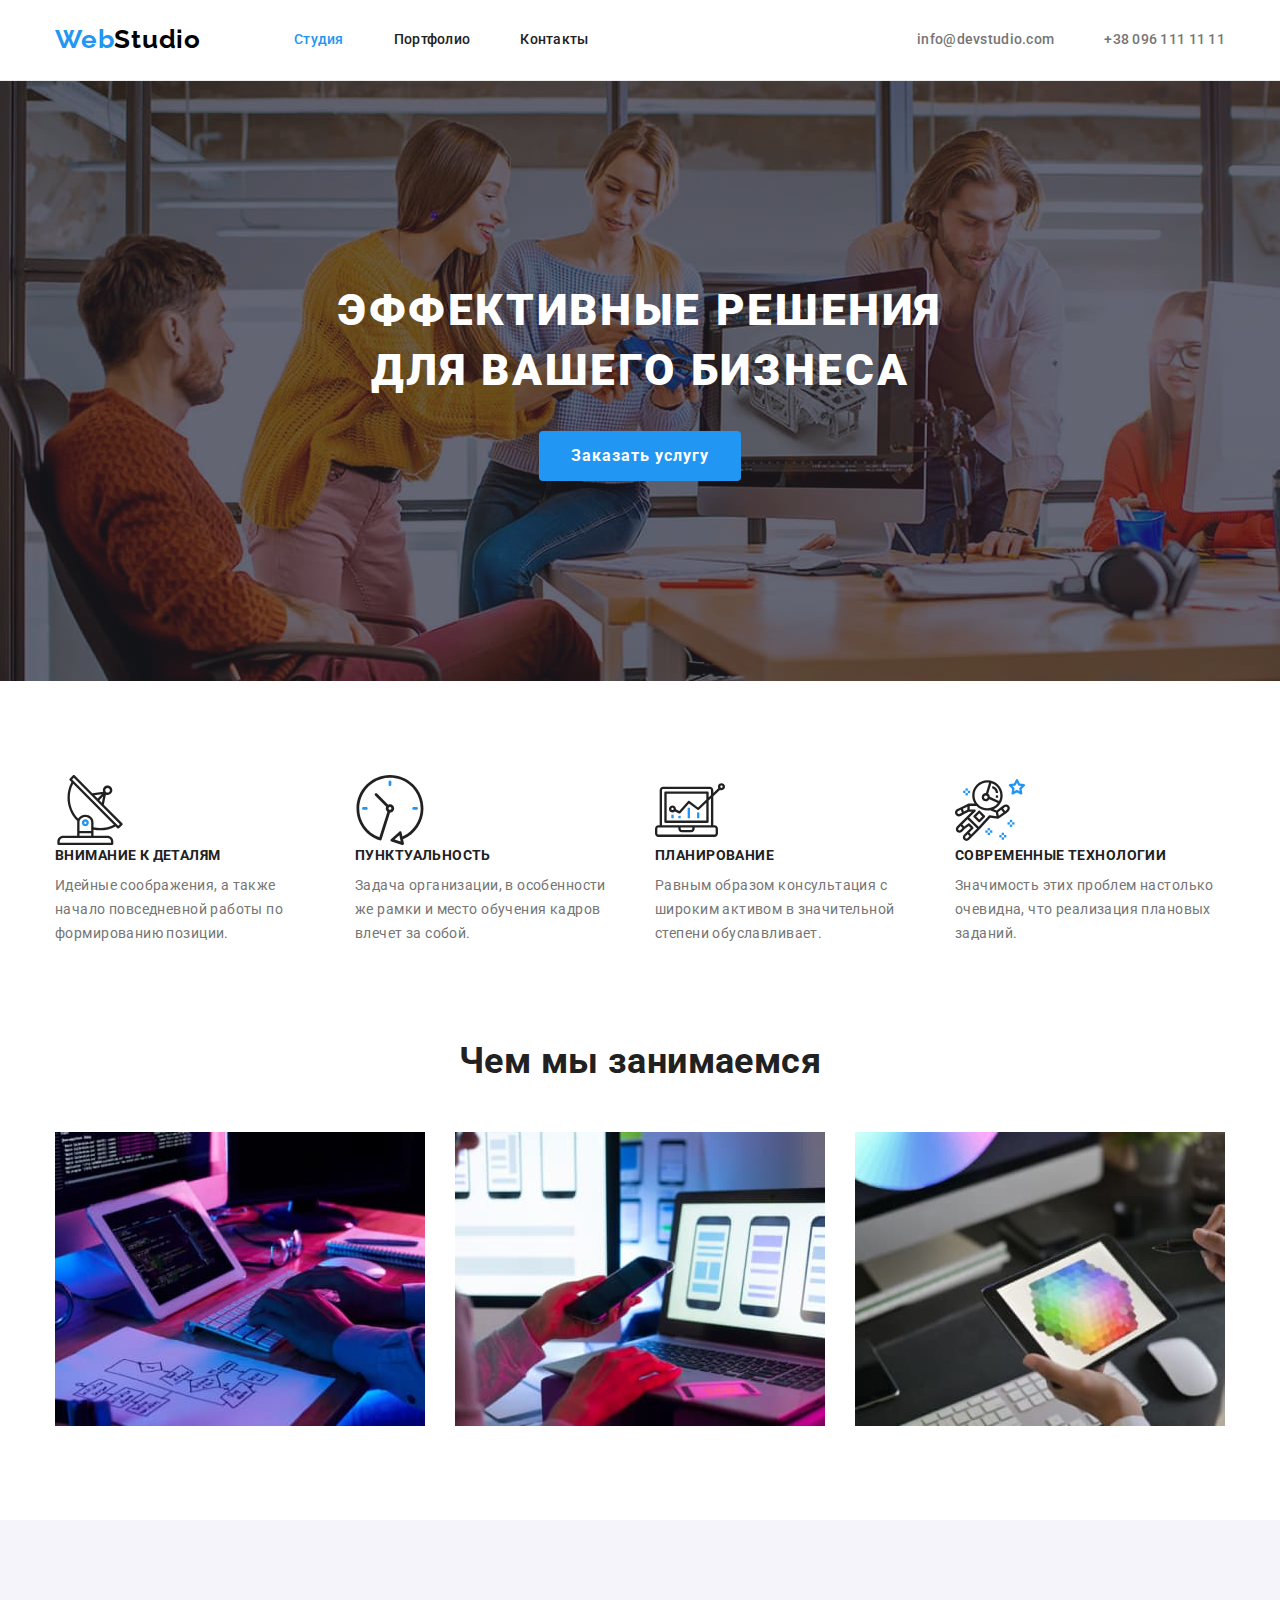
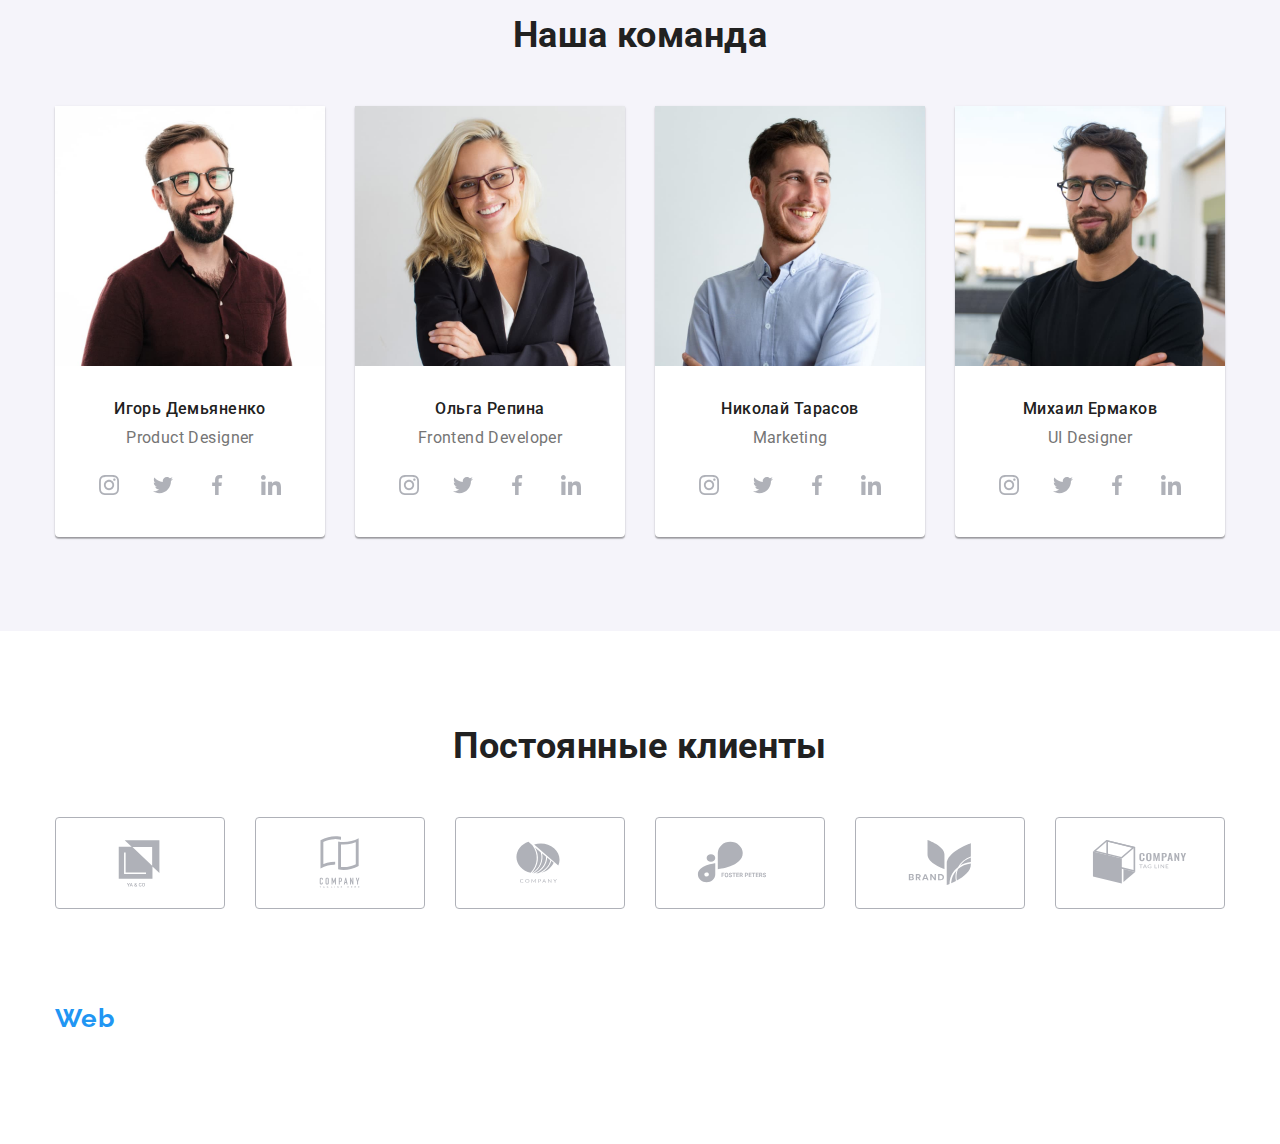
==== commit a42aa664: "5" ====
--- a/index.html
+++ b/index.html
@@ -35,7 +35,7 @@
         <li class="header-tel-li"><a class="header-tel link" href="tel:+380961111111">+38 096 111 11 11</a></li>
     </ul>
     </div>
-</nav>
+
     
     </header>
     <main>
@@ -273,22 +273,22 @@
         <h2 class="follow-title">присоединяйтесь</h2>
         <ul class="follow-list list">
         <li class="follow-item"><a href="" class="follow-link">
-            <svg class="follow-icon" width="20" hight="20">
+            <svg class="follow-icon" width="20" height="20">
                 <use href="./images/symbol-defs.svg#icon-instagram-2"></use>
             </svg>
         </a></li>
         <li class="follow-item"><a href="" class="follow-link">
-            <svg class="follow-icon" width="20" hight="20">
+            <svg class="follow-icon" width="20" height="20">
                 <use href="./images/symbol-defs.svg#icon-twitter-1"></use>
             </svg>
         </a></li>
         <li class="follow-item"><a href="" class="follow-link">
-            <svg class="follow-icon" width="20" hight="20">
+            <svg class="follow-icon" width="20" height="20">
                 <use href="./images/symbol-defs.svg#icon-facebook-1"></use>
             </svg>
         </a></li>
         <li class="follow-item"><a href="" class="follow-link">
-            <svg class="follow-icon" width="20" hight="20">
+            <svg class="follow-icon" width="20" height="20">
                 <use href="./images/symbol-defs.svg#icon-linkedin-1"></use>
             </svg>
         </a></li>
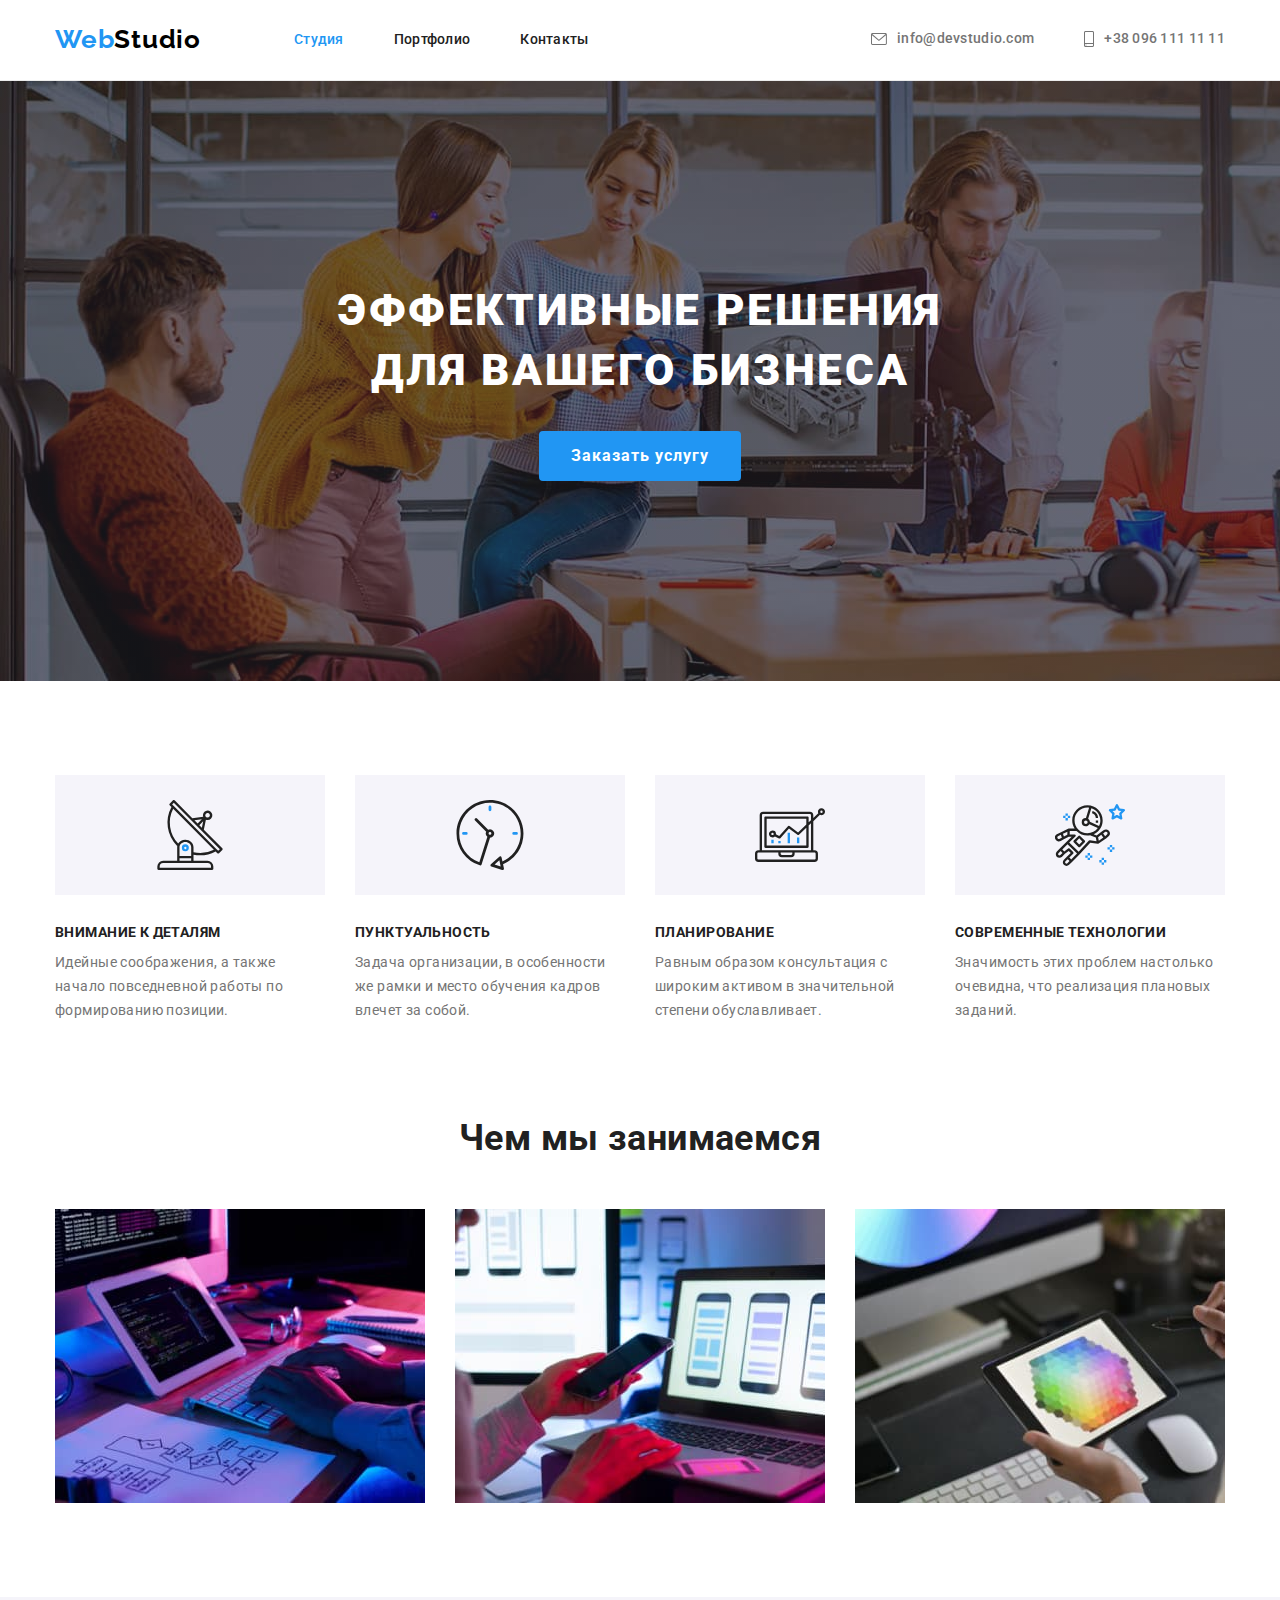
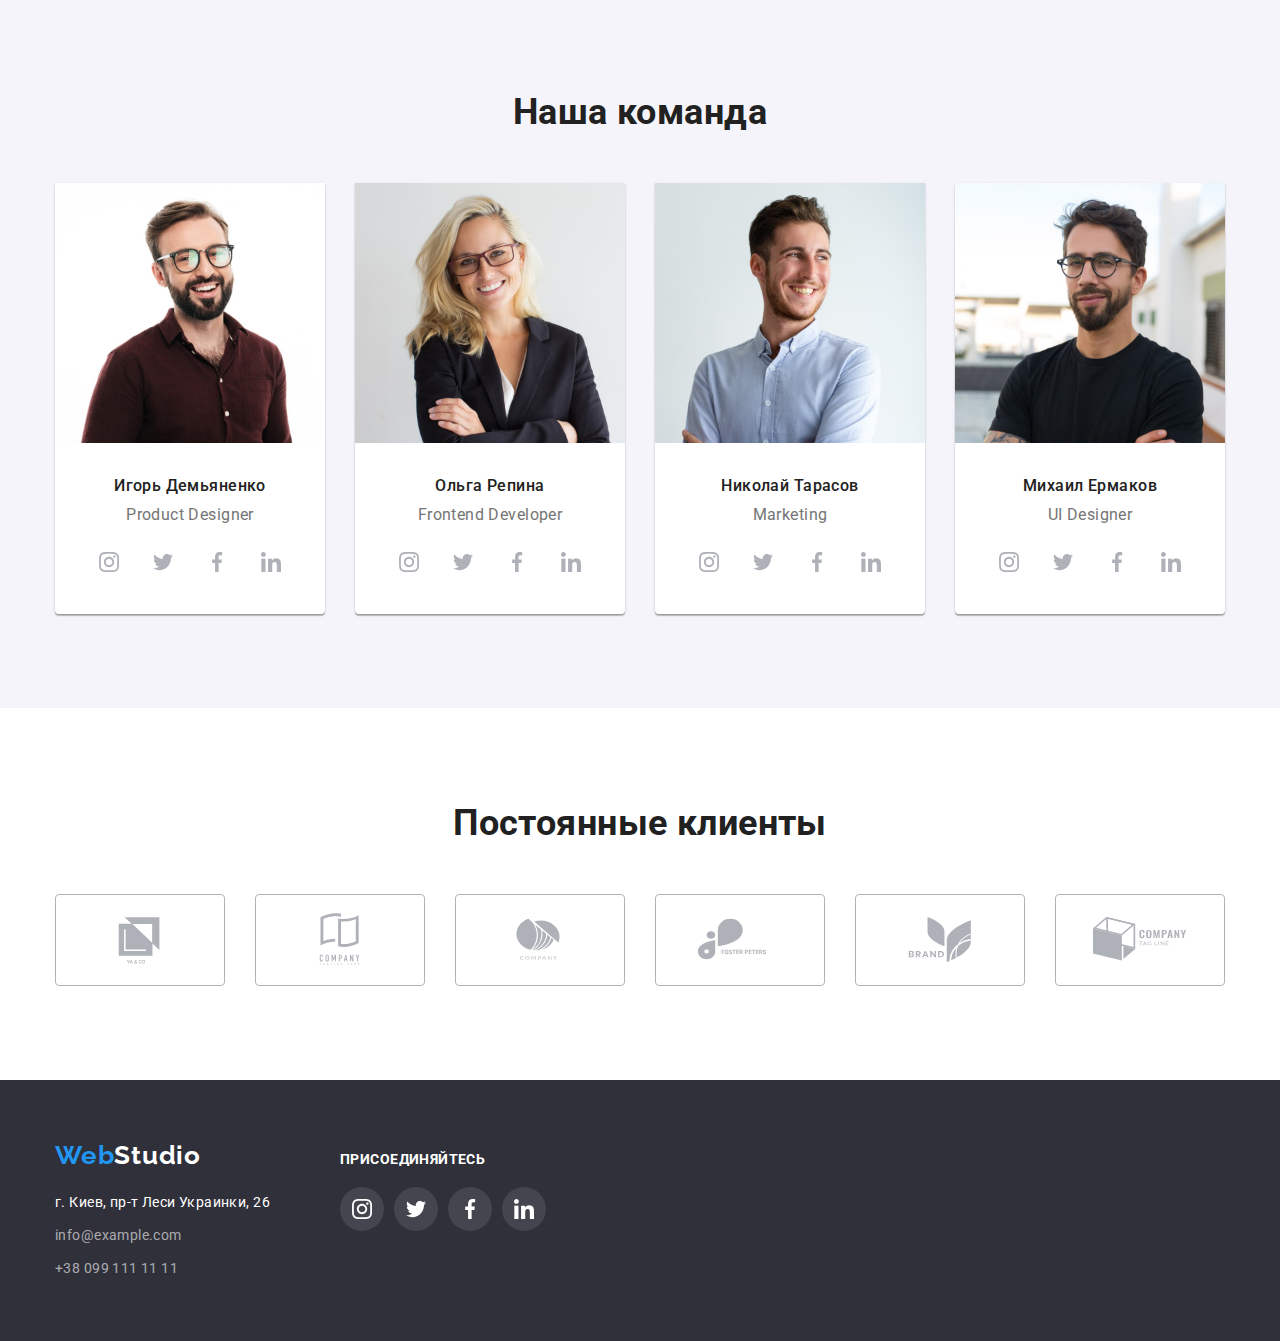
==== commit 39060a58: "5" ====
--- a/index.html
+++ b/index.html
@@ -26,13 +26,19 @@
         </ul>
         </nav>
     <ul class="header-contacts-list list">
-        <li class="header-mail-li"><a class="header-mail link" href="http://info@devstudio.com">
-            <!-- <svg class="mail-icon" width="16" hight="12">
-                <use href="./images/symbol-defs.svg#icon-instagram-2"></use>
-            </svg> -->
+        <li class="header-mail-li">
+            <a class="header-mail link" href="http://info@devstudio.com">
+            <svg class="mail-icon" width="16" height="12">
+                <use href="./images/symbol-defs.svg#icon-envelope"></use>
+            </svg>
             info@devstudio.com 
             </a></li>
-        <li class="header-tel-li"><a class="header-tel link" href="tel:+380961111111">+38 096 111 11 11</a></li>
+        <li class="header-tel-li">
+            <a class="header-tel link" href="tel:+380961111111">
+                <svg class="phone-icon" width="10" height="16">
+                    <use href="./images/symbol-defs.svg#icon-smartphone"></use>
+                </svg>
+            +38 096 111 11 11</a></li>
     </ul>
     </div>
 
@@ -52,35 +58,27 @@
             <h2 hidden>Особенности</h2>
             
          <ul class="feature-list list">
-             <li class="feature-item">
+             <li class="feature-item antenna">
               
                  <!-- <div class="feature-box"> -->
-                         <svg class="team-soc-icon" width="70" height="70">
-                        <use href="./images/symbol-defs.svg#icon-antenna-1"></use>
-                    </svg>
+                     
                 <!-- </div> -->
                 
                  <h3 class="feature-title">Внимание к деталям</h3>
                  <p class="feature-text">Идейные соображения, а также начало повседневной работы по формированию позиции.</p>
              </li>
-             <li class="feature-item">
-                <svg class="team-soc-icon" width="70" height="70">
-                <use href="./images/symbol-defs.svg#icon-clock-1"></use>
-                </svg>
+             <li class="feature-item clock">
+                
                  <h3 class="feature-title">Пунктуальность</h3>
                  <p class="feature-text">Задача организации, в особенности же рамки и место обучения кадров влечет за собой.</p>
              </li>
-             <li class="feature-item">
-                <svg class="team-soc-icon" width="70" height="70">
-                <use href="./images/symbol-defs.svg#icon-diagram-1"></use>
-                </svg>
+             <li class="feature-item vector">
+                
                  <h3 class="feature-title">Планирование</h3>
                  <p class="feature-text">Равным образом консультация с широким активом в значительной степени обуславливает.</p>
              </li>
-             <li class="feature-item">
-                <svg class="team-soc-icon" width="70" height="70">
-                <use href="./images/symbol-defs.svg#icon-astronaut-1"></use>
-                </svg>
+             <li class="feature-item austronaut">
+                
                  <h3 class="feature-title">Современные технологии</h3>
                  <p class="feature-text">Значимость этих проблем настолько очевидна, что реализация плановых заданий.</p>
              </li>
--- a/css/styles.css
+++ b/css/styles.css
@@ -110,8 +110,14 @@
     margin-left: auto;
     justify-content: center;
     }
+    .header-mail-link {
+        display: flex;
+    }
+  
+    
+
     .header-mail {
-        
+        display: flex;
         font-weight: 500;
         font-size: 14px;
         line-height: 1.14;
@@ -119,17 +125,28 @@
         color: var(--contacts-color);
         /* margin-right: 50px; */
     }
+    .mail-icon {
+        margin-right: 10px;
+        fill: currentColor;
+        align-self: center;
+    }
     .header-mail:hover,
     .header-mail:focus {
         color: var(--accent-color);
     }
     .header-tel {
+        display: flex;
         font-weight: 500;
         font-size: 14px;
         line-height: 1.14;
         letter-spacing: 0.02em;
         color: var(--contacts-color);
         /* margin-right: 0px; */
+    }
+    .phone-icon {
+        margin-right: 10px;
+        fill: currentColor;
+        align-self: center;
     }
     .header-mail-li {
         margin-right: 50px;
@@ -207,9 +224,34 @@
         margin-bottom: 10px;
     }
     .feature-item {
-       
+       display: block;
         width: 270px;
         margin-right: 30px;
+    }
+    .feature-item::before {
+        content: '';
+        display: block;
+        width: 270px;
+        height: 120px;
+        margin-bottom: 30px;
+        background-color: #F5F4FA;
+        background-repeat: no-repeat;
+        background-position: center;
+    }
+    .antenna::before {
+        background-image: url('../images/features/antenna.svg');
+    }
+    
+    .clock::before {
+        background-image: url('../images/features/clock.svg');
+    }
+    
+    .vector::before {
+        background-image: url('../images/features/diagram.svg');
+    }
+    
+    .austronaut::before {
+        background-image: url('../images/features/astronaut.svg');
     }
     .feature-item:last-child {
         margin-right: 0px;
@@ -369,7 +411,7 @@
         fill: #2196F3;
         border: 1px solid #2196F3;
     }
-    .mail-icon 
+    /* .mail-icon  */
 /* ---------------------------------------FOOTER----------------------------------- */
  
 .footer {
@@ -508,6 +550,10 @@
     .services-item-btn:focus{
          color: var(--main-title-color);
          background-color: var(--accent-color);
+        box-shadow: 0px 3px 1px rgba(0, 0, 0, 0.1),
+        0px 1px 2px rgba(0, 0, 0, 0.08),
+        0px 2px 2px rgba(0, 0, 0, 0.12);
+        border-radius: 4px;
     }
     .services-list {
         margin-bottom: 34px;
@@ -547,6 +593,12 @@
         display: block;
         width: 100%;
         height: auto;
+        
+    }
+    .examples-icon:hover {
+    box-shadow: 0px 1px 1px rgba(0, 0, 0, 0.12),
+    0px 4px 4px rgba(0, 0, 0, 0.06),
+    1px 4px 6px rgba(0, 0, 0, 0.16);
     }
     .examples-item:nth-child(3n) {
         margin-right: 0px;
